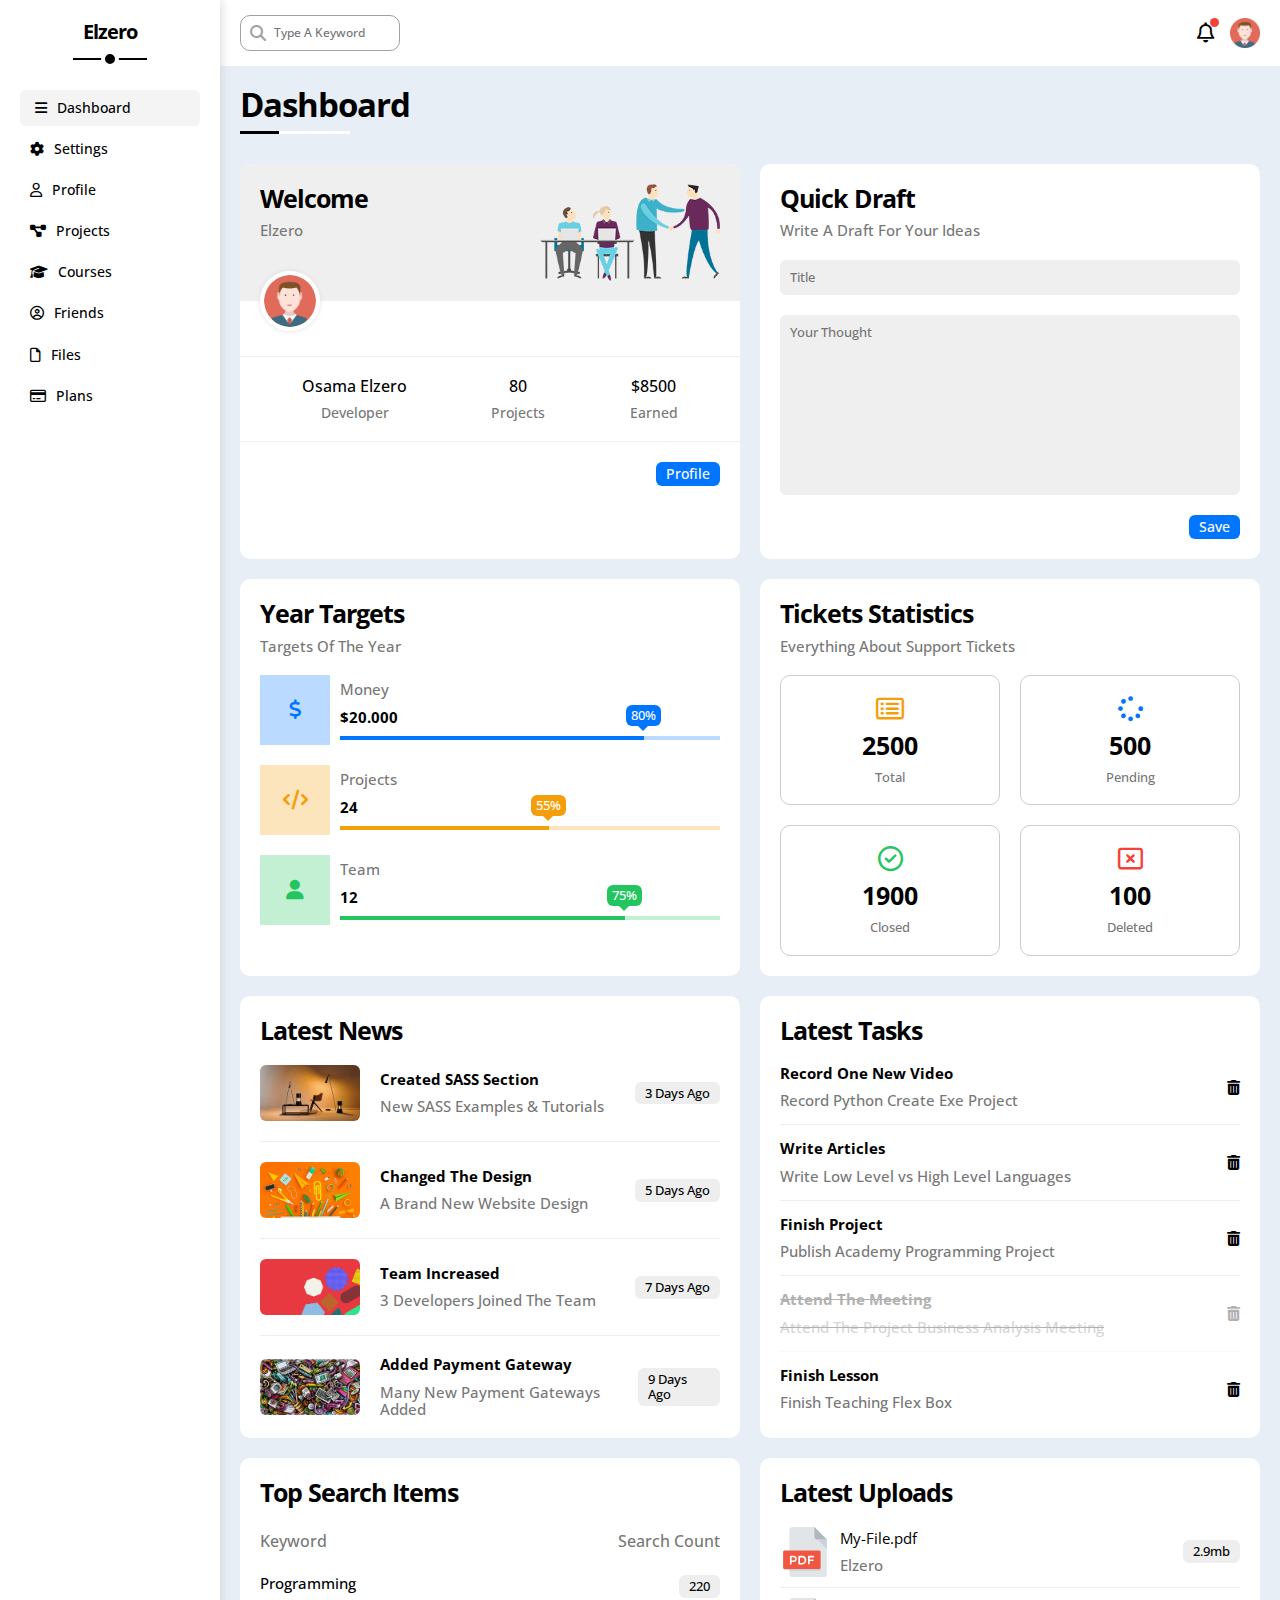
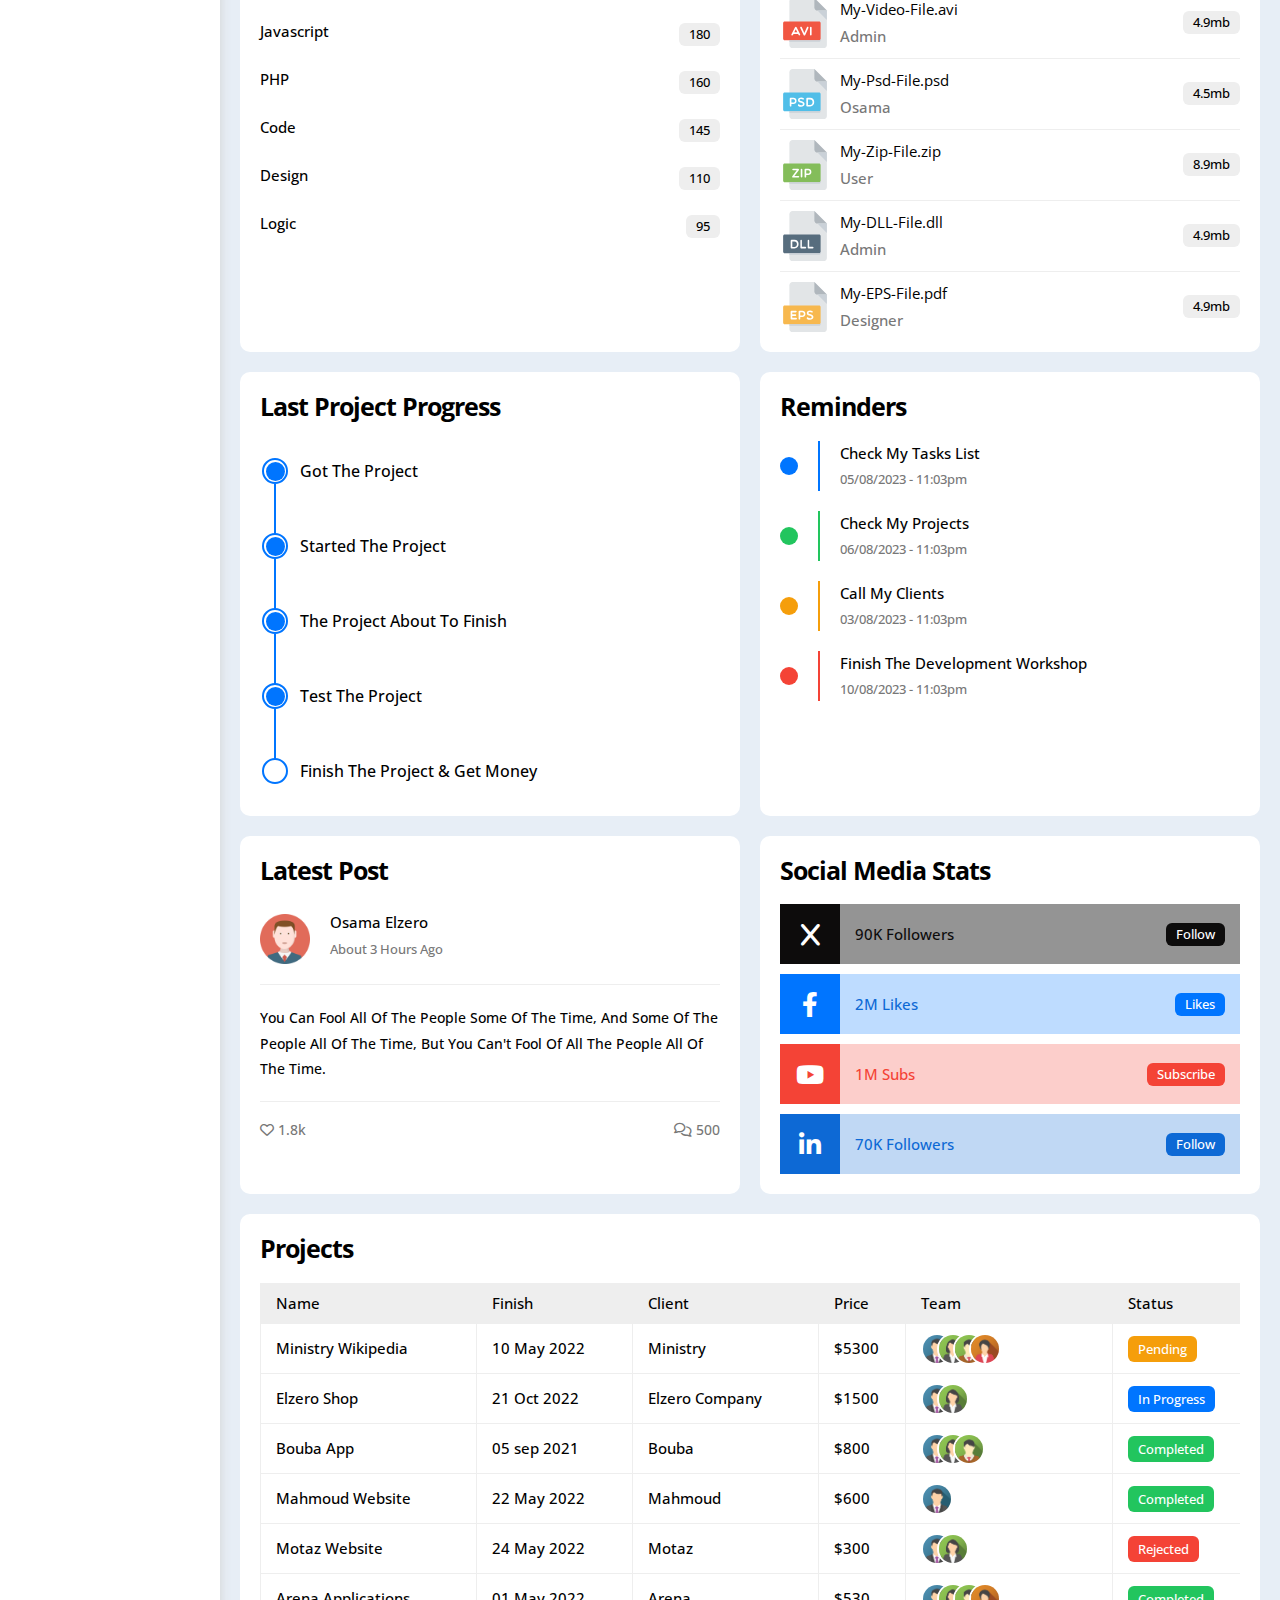
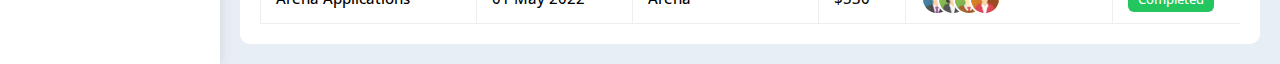
==== html/index.html @ 107457e6 "Created Main Project Structure" ====
<!DOCTYPE html>
<html lang="en">
<head>
	<meta charset="UTF-8">
	<meta name="viewport" content="width=device-width, initial-scale=1.0">
	<link rel="stylesheet" href="../css/all.min.css"/>
	<link rel="stylesheet" href="../css/normalize.css"/>
	<link rel="stylesheet" href="../css/style.css"/>
	<link rel="stylesheet" href="../css/framework.css"/>
	<link rel="preconnect" href="https://fonts.googleapis.com">
  <link rel="preconnect" href="https://fonts.gstatic.com" crossorigin>
  <link href="https://fonts.googleapis.com/css2?family=Open+Sans:ital,wght@0,300;0,400;0,500;0,600;0,700;0,800;1,300;1,400;1,500;1,600;1,700;1,800&display=swap" rel="stylesheet">
  <meta name="description" content="This is dashboard page">
	<title>Dashboard</title>
</head>
<body>
	<div class="page">
    <div class="aside-bar">
      <div class="logo"><a href="index.html">Elzero</a></div>
      <ul class="nav">
        <li class="rad-6 trans-3ms active"><a class="trans-3ms" href="index.html"><i class="fa-solid fa-bars"></i><span>Dashboard</span></a></li>
        <li class="rad-6 trans-3ms"><a class="trans-3ms" href="settings.html"><i class="fa-solid fa-gear"></i><span>Settings</span></a></li>
        <li class="rad-6 trans-3ms"><a class="trans-3ms" href="profile.html"><i class="fa-regular fa-user"></i><span>Profile</span></a></li>
        <li class="rad-6 trans-3ms"><a class="trans-3ms" href="projects.html"><i class="fa-solid fa-diagram-project"></i><span>Projects</span></a></li>
        <li class="rad-6 trans-3ms"><a class="trans-3ms" href="courses.html"><i class="fa-solid fa-graduation-cap"></i><span>Courses</span></a></li>
        <li class="rad-6 trans-3ms"><a class="trans-3ms" href="friends.html"><i class="fa-regular fa-circle-user"></i><span>Friends</span></a></li>
        <li class="rad-6 trans-3ms"><a class="trans-3ms" href="files.html"><i class="fa-regular fa-file"></i><span>Files</span></a></li>
        <li class="rad-6 trans-3ms"><a class="trans-3ms" href="plans.html"><i class="fa-regular fa-credit-card"></i><span>Plans</span></a></li>
      </ul>
    </div>
    <div class="content">
      <header>
        <form action="">
          <i class="fa-solid fa-magnifying-glass"></i>
          <input class="trans-3ms" type="text" name="search" id="search" placeholder="Type A Keyword">
        </form>
        <div class="profile-pic">
          <i class="fa-regular fa-bell"></i>
          <img src="../images/avatar.png" alt="none">
        </div>
      </header>
      <h1 class="main-title m-20">Dashboard</h1>
      <section class="dashboard">
        <div class="main-box">
          <div class="box welcome">
            <div class="title">
              <div>
                <h3 class="box-heading">Welcome</h3>
                <p class="box-sub-heading">Elzero</p>
              </div>
              <img src="../images/welcome.png" alt="none">
            </div>
            <div class="profile-image">
              <img src="../images/avatar.png" alt="none">
            </div>
            <div class="text">
              <div>
                Osama Elzero<br><span>Developer</span>
              </div>
              <div>
                80<br><span>Projects</span>
              </div>
              <div>
                $8500<br><span>Earned</span>
              </div>
            </div>
            <div class="button trans-3ms">
              <a href="profile.html">Profile</a>
            </div>
          </div>
          <div class="box quick-draft">
            <div class="title">
              <h3 class="box-heading">Quick Draft</h3>
              <p class="box-sub-heading">Write A Draft For Your Ideas</p>
            </div>
            <form action="">
              <input class="rad-6" type="text" name="text" id="text" placeholder="Title">
              <textarea class="rad-6" name="quick-draft-area" id="quick-draft-area" placeholder="Your Thought"></textarea>
              <input class="rad-6 trans-3ms " type="submit" value="Save">
            </form>
          </div>    
          <div class="box year-targets">
            <div class="title">
              <h3 class="box-heading">Year Targets</h3>
              <p class="box-sub-heading">Targets Of The Year</p>
            </div>
            <div class="money">
              <i class="fa-solid fa-dollar-sign"></i>
              <div class="target">
                <span class="text">Money</span>
                <span class="number">$20.000</span>
                <div><span target="80%"></span></div>
              </div>
            </div>
            <div class="project">
              <i class="fa-solid fa-code"></i>
              <div class="target">
                <span class="text">Projects</span>
                <span class="number">24</span>
                <div><span target="55%"></span></div>
              </div>
            </div>
            <div class="team">
              <i class="fa-solid fa-user"></i>
              <div class="target">
                <span class="text">Team</span>
                <span class="number">12</span>
                <div><span target="75%"></span></div>
              </div>
            </div>
          </div>    
          <div class="box tickets-statistics">
            <h3 class="box-heading">Tickets Statistics</h3>
            <p class="box-sub-heading mb-20">Everything About Support Tickets</p>
            <div class="tickets-box d-grid gap-20">
              <div class="ticket p-20 border-ccc rad-10 d-flex center-flex">
                <i class="fa-regular fa-rectangle-list c-orange fs-25 mb-10"></i>
                <span class="d-block mb-10 fw-bold fs-25">2500</span>
                <span class="fs-13 c-grey">Total</span>
              </div>
              <div class="ticket p-20 border-ccc rad-10 d-flex center-flex">
                <i class="fa-solid fa-spinner c-blue fs-25 mb-10"></i>
                <span class="d-block mb-10 fw-bold fs-25">500</span>
                <span class="fs-13 c-grey">Pending</span>
              </div>
              <div class="ticket p-20 border-ccc rad-10 d-flex center-flex">
                <i class="fa-regular fa-circle-check c-green fs-25 mb-10"></i>
                <span class="d-block mb-10 fw-bold fs-25">1900</span>
                <span class="fs-13 c-grey">Closed</span>
              </div>
              <div class="ticket p-20 border-ccc rad-10 d-flex center-flex">
                <i class="fa-regular fa-rectangle-xmark c-red fs-25 mb-10"></i>
                <span class="d-block mb-10 fw-bold fs-25">100</span>
                <span class="fs-13 c-grey">Deleted</span>
              </div>
            </div>
          </div>  
          <div class="box latest-news">
            <h3 class="box-heading mb-20">Latest News</h3>
            <div class="news-box mt-20">
              <div class="news d-flex align-center gap-20 pb-20">
                <img class="w-100 rad-6" src="../images/news-01.png" alt="none">
                <div class="text d-flex between-flex align-center">
                  <div class="">
                    <h3 class="fs-15 fw-bold mb-10">Created SASS Section</h3>
                    <span class="d-block fs-15 c-grey">New SASS Examples & Tutorials</span>
                  </div>
                  <div class="time w-fit btn-shape bg-eee fs-13">
                    3 Days Ago
                  </div>
                </div>
              </div>
              <div class="news d-flex align-center gap-20 pb-20 pt-20">
                <img class="w-100 rad-6" src="../images/news-02.png" alt="none">
                <div class="text d-flex between-flex align-center">
                  <div class="">
                    <h3 class="fs-15 fw-bold mb-10">Changed The Design</h3>
                    <span class="d-block fs-15 c-grey">A Brand New Website Design</span>
                  </div>
                  <div class="time w-fit btn-shape bg-eee fs-13">
                    5 Days Ago
                  </div>
                </div>
              </div>
              <div class="news d-flex align-center gap-20 pb-20 pt-20">
                <img class="w-100 rad-6" src="../images/news-03.png" alt="none">
                <div class="text d-flex between-flex align-center">
                  <div class="">
                    <h3 class="fs-15 fw-bold mb-10">Team Increased</h3>
                    <span class="d-block fs-15 c-grey">3 Developers Joined The Team</span>
                  </div>
                  <div class="time w-fit btn-shape bg-eee fs-13">
                    7 Days Ago
                  </div>
                </div>
              </div>
              <div class="news d-flex align-center gap-20 pt-20">
                <img class="w-100 rad-6" src="../images/news-04.png" alt="none">
                <div class="text d-flex between-flex align-center">
                  <div class="">
                    <h3 class="fs-15 fw-bold mb-10">Added Payment Gateway</h3>
                    <span class="d-block fs-15 c-grey">Many New Payment Gateways Added</span>
                  </div>
                  <div class="time w-fit btn-shape bg-eee fs-13">
                    9 Days Ago
                  </div>
                </div>
              </div>
            </div>
          </div>
          <div class="box latest-tasks">
            <h3 class="box-heading mb-20">Latest Tasks</h3>
            <div class="tasks-box mt-20">
              <div class="pb-15 d-flex space-between align-center task">
                <div class="text">
                  <h3 class="fs-15 fw-bold mb-10">Record One New Video</h3>
                  <span class="d-block c-grey fs-15">Record Python Create Exe Project</span>
                </div>
                <a href="#" class="c-black trans-3ms"><i class="fa-solid fa-trash-can fs-15"></i></a>
              </div>
              <div class="pb-15 pt-15 d-flex space-between align-center task">
                <div class="text">
                  <h3 class="fs-15 fw-bold mb-10">Write Articles</h3>
                  <span class="d-block c-grey fs-15">Write Low Level vs High Level Languages</span>
                </div>
                <a href="#" class="c-black trans-3ms"><i class="fa-solid fa-trash-can fs-15"></i></a>
              </div>
              <div class="pb-15 pt-15 d-flex space-between align-center task">
                <div class="text">
                  <h3 class="fs-15 fw-bold mb-10">Finish Project</h3>
                  <span class="d-block c-grey fs-15">Publish Academy Programming Project</span>
                </div>
                <a href="#" class="c-black trans-3ms"><i class="fa-solid fa-trash-can fs-15"></i></a>
              </div>
              <div class="pb-15 pt-15 d-flex space-between align-center task removed">
                <div class="text">
                  <h3 class="fs-15 fw-bold mb-10">Attend The Meeting</h3>
                  <span class="d-block c-grey fs-15">Attend The Project Business Analysis Meeting</span>
                </div>
                <a href="#" class="c-black trans-3ms"><i class="fa-solid fa-trash-can fs-15"></i></a>
              </div>
              <div class="pt-15 d-flex space-between align-center task">
                <div class="text">
                  <h3 class="fs-15 fw-bold mb-10">Finish Lesson</h3>
                  <span class="d-block c-grey fs-15">Finish Teaching Flex Box</span>
                </div>
                <a href="#" class="c-black trans-3ms"><i class="fa-solid fa-trash-can fs-15"></i></a>
              </div>
            </div>
          </div>
          <div class="box top-search">
            <h3 class="box-heading mb-20">Top Search Items</h3>
            <div class="item-row mt-25 d-flex space-between">
              <span class="c-grey">Keyword</span>
              <span class="c-grey">Search Count</span>
            </div>
            <div class="item-row mt-25 d-flex space-between">
              <span class="fs-15">Programming</span>
              <span class="fs-13 btn-shape bg-eee">220</span>
            </div>
            <div class="item-row mt-25 d-flex space-between">
              <span class="fs-15">Javascript</span>
              <span class="fs-13 btn-shape bg-eee">180</span>
            </div>
            <div class="item-row mt-25 d-flex space-between">
              <span class="fs-15">PHP</span>
              <span class="fs-13 btn-shape bg-eee">160</span>
            </div>
            <div class="item-row mt-25 d-flex space-between">
              <span class="fs-15">Code</span>
              <span class="fs-13 btn-shape bg-eee">145</span>
            </div>
            <div class="item-row mt-25 d-flex space-between">
              <span class="fs-15">Design</span>
              <span class="fs-13 btn-shape bg-eee">110</span>
            </div>
            <div class="item-row mt-25 d-flex space-between">
              <span class="fs-15">Logic</span>
              <span class="fs-13 btn-shape bg-eee">95</span>
            </div>
          </div> 
          <div class="box latest-uploads">
            <h3 class="box-heading mb-20">Latest Uploads</h3>
            <div class="news-box mt-20">
              <div class="d-flex align-center pb-10 file">
                <img class="" src="../images/pdf.svg" alt="none">
                <div class="d-flex between-flex align-center text">
                  <div class="">
                    <h3 class="fs-15 mb-10 fw-normal">My-File.pdf</h3>
                    <span class="d-block fs-15 c-grey">Elzero</span>
                  </div>
                  <div class="w-fit btn-shape bg-eee fs-13 size ">
                    2.9mb
                  </div>
                </div>
              </div>
              <div class="d-flex align-center pb-10 mt-10 file">
                <img class="" src="../images/avi.svg" alt="none">
                <div class="d-flex between-flex align-center text">
                  <div class="">
                    <h3 class="fs-15 mb-10 fw-normal">My-Video-File.avi</h3>
                    <span class="d-block fs-15 c-grey">Admin</span>
                  </div>
                  <div class="w-fit btn-shape bg-eee fs-13 size ">
                    4.9mb
                  </div>
                </div>
              </div>
              <div class="d-flex align-center pb-10 mt-10 file">
                <img class="" src="../images/psd.svg" alt="none">
                <div class="d-flex between-flex align-center text">
                  <div class="">
                    <h3 class="fs-15 mb-10 fw-normal">My-Psd-File.psd</h3>
                    <span class="d-block fs-15 c-grey">Osama</span>
                  </div>
                  <div class="w-fit btn-shape bg-eee fs-13 size ">
                    4.5mb
                  </div>
                </div>
              </div>
              <div class="d-flex align-center pb-10 mt-10 file">
                <img class="" src="../images/zip.svg" alt="none">
                <div class="d-flex between-flex align-center text">
                  <div class="">
                    <h3 class="fs-15 mb-10 fw-normal">My-Zip-File.zip</h3>
                    <span class="d-block fs-15 c-grey">User</span>
                  </div>
                  <div class="w-fit btn-shape bg-eee fs-13 size ">
                    8.9mb
                  </div>
                </div>
              </div>
              <div class="d-flex align-center pb-10 mt-10 file">
                <img class="" src="../images/dll.svg" alt="none">
                <div class="d-flex between-flex align-center text">
                  <div class="">
                    <h3 class="fs-15 mb-10 fw-normal">My-DLL-File.dll</h3>
                    <span class="d-block fs-15 c-grey">Admin</span>
                  </div>
                  <div class="w-fit btn-shape bg-eee fs-13 size ">
                    4.9mb
                  </div>
                </div>
              </div>
              <div class="d-flex align-center mt-10 file">
                <img class="" src="../images/eps.svg" alt="none">
                <div class="d-flex between-flex align-center text">
                  <div class="">
                    <h3 class="fs-15 mb-10 fw-normal">My-EPS-File.pdf</h3>
                    <span class="d-block fs-15 c-grey">Designer</span>
                  </div>
                  <div class="w-fit btn-shape bg-eee fs-13 size ">
                    4.9mb
                  </div>
                </div>
              </div>
            </div>
          </div> 
          <div class="box last-project-progress">
            <h3 class="box-heading mb-20">Last Project Progress</h3>
            <div class="progress-row d-flex align-center mt-25">
              <div>
                <div class="done"></div>
              </div>
              <span>Got The Project</span>
            </div>
            <div class="progress-row d-flex align-center mt-25">
              <div>
                <div class="done"></div>
              </div>
              <span>Started The Project</span>
            </div>
            <div class="progress-row d-flex align-center mt-25">
              <div>
                <div class="done"></div>
              </div>
              <span>The Project About To Finish</span>
            </div>
            <div class="progress-row d-flex align-center mt-25">
              <div>
                <div class="done in-progress"></div>
              </div>
              <span>Test The Project</span>
            </div>
            <div class="progress-row d-flex align-center mt-25">
              <div>
                <div></div>
              </div>
              <span>Finish The Project & Get Money</span>
            </div>  
          </div>
          <div class="box reminders">
            <h3 class="box-heading mb-20">Reminders</h3>
            <div class="d-flex reminder-row gap-20 align-center mb-20 mt-20 blue">
            <div class="reminder-shape "></div>
              <div class="text">
                <h3 class="fs-15 mb-10">Check My Tasks List</h3>
                <span class="d-block c-grey fs-13">05/08/2023 - 11:03pm</span>
              </div>
            </div>    
            <div class="d-flex reminder-row gap-20 align-center mb-20 green">
              <div class="reminder-shape"></div>
              <div class="text">
                <h3 class="fs-15 mb-10">Check My Projects</h3>
                <span class="d-block c-grey fs-13">06/08/2023 - 11:03pm</span>
              </div>
            </div>    
            <div class="d-flex reminder-row gap-20 align-center mb-20 orange">
              <div class="reminder-shape "></div>
              <div class="text">
                <h3 class="fs-15 mb-10">Call My Clients</h3>
                <span class="d-block c-grey fs-13">03/08/2023 - 11:03pm</span>
              </div>
            </div>    
            <div class="d-flex reminder-row gap-20 align-center red">
              <div class="reminder-shape "></div>
              <div class="text">
                <h3 class="fs-15 mb-10">Finish The Development Workshop</h3>
                <span class="d-block c-grey fs-13">10/08/2023 - 11:03pm</span>
              </div>
            </div>    
          </div> 
          <div class="box latest-post">
            <h3 class="box-heading mb-20">Latest Post</h3>
            <div class="d-flex pb-20 pt-20 gap-20 user">
              <img src="../images/avatar.png" alt="none">
              <div class="text">
                <h3 class="fs-15 mb-10">Osama Elzero</h3>
                <span class="fs-13 d-block c-grey">About 3 Hours Ago</span>
              </div>
            </div>
            <p class="pt-20 pb-20 fs-14">You Can Fool All Of The People Some Of The Time, And Some Of The People All Of The Time, But You Can't Fool Of All The People All Of The Time.</p>
            <div class="d-flex space-between pt-20 likes-comments">
              <span class="d-block c-grey fs-14"><i class="fa-regular fa-heart c-grey"></i> 1.8k</span>
              <span class="d-block c-grey fs-14"><i class="fa-regular fa-comments c-grey"></i> 500</span>
            </div>
          </div> 
          <div class="box social-media-stats">
            <h3 class="box-heading mb-20">Social Media Stats</h3>
            <div class="media-row twitter mt-20 mb-10 d-flex">
              <div class="icon d-flex space-between align-center bg-blue">
                <i class="fa-solid fa-x fs-25 c-white"></i>
              </div>
              <div class="text d-flex space-between align-center p-15">
                <span class="d-block fs-15 c-blue">90K Followers</span>
                <a class="d-block fs-13 c-white btn-shape" href="https://x.com">Follow</a>
              </div>
            </div>
            <div class="media-row facebook mb-10 d-flex">
              <div class="icon d-flex space-between align-center bg-blue">
                <i class="fa-brands fa-facebook-f c-white fs-25"></i>
              </div>
              <div class="text d-flex space-between align-center p-15">
                <span class="d-block fs-15 c-alt-blue">2M Likes</span>
                <a class="d-block fs-13 c-white btn-shape bg-blue" href="https://facebook.com">Likes</a>
              </div>
            </div>
            <div class="media-row youtube mb-10 d-flex">
              <div class="icon d-flex space-between align-center bg-red">
                <i class="fa-brands fa-youtube c-white fs-25"></i>
              </div>
              <div class="text d-flex space-between align-center p-15">
                <span class="d-block fs-15 c-red">1M Subs</span>
                <a class="d-block fs-13 c-white btn-shape bg-red" href="https://youtube.com">Subscribe</a>
              </div>
            </div>
            <div class="media-row linkedin d-flex">
              <div class="icon d-flex space-between align-center bg-alt-blue">
                <i class="fa-brands fa-linkedin-in c-white fs-25"></i>
              </div>
              <div class="text d-flex space-between align-center p-15">
                <span class="d-block fs-15 c-alt-blue">70K Followers</span>
                <a class="d-block fs-13 c-white btn-shape bg-alt-blue" href="https://linkedin.com">Follow</a>
              </div>
            </div>
          </div>
        </div>
        <div class="projects mt-20 bg-white rad-10 p-20">
          <h3 class="box-heading mb-20 fs-25 fw-bold">Projects</h3>
          <div class="responsive-table">
            <table class="w-full fs-15">
              <thead>
                <tr class="bg-eee">
                  <th>Name</th>
                  <th>Finish</th>
                  <th>Client</th>
                  <th>Price</th>
                  <th>Team</th>
                  <th>Status</th>
                </tr>
              </thead>
              <tbody>
                <tr>
                  <td>Ministry Wikipedia</td>
                  <td>10 May 2022</td>
                  <td>Ministry</td>
                  <td>$5300</td>
                  <td class="">
                    <div class="d-flex team-icons images">
                      <img class="trans-3ms" src="../images/team-01.png" alt="none">
                      <img class="trans-3ms" style="transform: translateX(-50%);" src="../images/team-02.png" alt="none">
                      <img class="trans-3ms" style="transform: translateX(-100%);" src="../images/team-03.png" alt="none">
                      <img class="trans-3ms" style="transform: translateX(-150%);" src="../images/team-04.png" alt="none">
                    </div>
                  </td>
                  <td class=""><span class="btn-shape bg-orange fs-13 c-white">Pending</span></td>
                </tr>
                <tr>
                  <td>Elzero Shop</td>
                  <td>21 Oct 2022</td>
                  <td>Elzero Company</td>
                  <td>$1500</td>
                  <td class="">
                    <div class="d-flex team-icons images">
                      <img class="trans-3ms" src="../images/team-01.png" alt="none">
                      <img class="trans-3ms" style="transform: translateX(-50%);" src="../images/team-02.png" alt="none">
                    </div>
                  </td>
                  <td class=""><span class="btn-shape bg-blue fs-13 c-white">In Progress</span></td>
                </tr>
                <tr>
                  <td>Bouba App</td>
                  <td>05 sep 2021</td>
                  <td>Bouba</td>
                  <td>$800</td>
                  <td class="">
                    <div class="d-flex team-icons images">
                      <img class="trans-3ms" src="../images/team-01.png" alt="none">
                      <img class="trans-3ms" style="transform: translateX(-50%);" src="../images/team-02.png" alt="none">
                      <img class="trans-3ms" style="transform: translateX(-100%);" src="../images/team-03.png" alt="none">
                    </div>
                  </td>
                  <td class=""><span class="btn-shape bg-green fs-13 c-white">Completed</span></td>
                </tr>
                <tr>
                  <td>Mahmoud Website</td>
                  <td>22 May 2022</td>
                  <td>Mahmoud</td>
                  <td>$600</td>
                  <td class="">
                    <div class="d-flex team-icons images">
                      <img class="trans-3ms" src="../images/team-01.png" alt="none">
                    </div>
                  </td>
                  <td class=""><span class="btn-shape bg-green fs-13 c-white">Completed</span></td>
                </tr>
                <tr>
                  <td>Motaz Website</td>
                  <td>24 May 2022</td>
                  <td>Motaz</td>
                  <td>$300</td>
                  <td class="">
                    <div class="d-flex team-icons images">
                      <img class="trans-3ms" src="../images/team-01.png" alt="none">
                      <img class="trans-3ms" style="transform: translateX(-50%);" src="../images/team-02.png" alt="none">
                    </div>
                  </td>
                  <td class=""><span class="btn-shape bg-red fs-13 c-white">Rejected</span></td>
                </tr>
                <tr>
                  <td>Arena Applications</td>
                  <td>01 May 2022</td>
                  <td>Arena</td>
                  <td>$530</td>
                  <td class="">
                    <div class="d-flex team-icons images">
                      <img class="trans-3ms" src="../images/team-01.png" alt="none">
                      <img class="trans-3ms" style="transform: translateX(-50%);" src="../images/team-02.png" alt="none">
                      <img class="trans-3ms" style="transform: translateX(-100%);" src="../images/team-03.png" alt="none">
                      <img class="trans-3ms" style="transform: translateX(-150%);" src="../images/team-04.png" alt="none">
                    </div>
                  </td>
                  <td class=""><span class="btn-shape bg-green fs-13 c-white">Completed</span></td>
                </tr>
              </tbody>
            </table>
          </div>
        </div>
      </section>
    </div>
  </div>
</body>
</html>
---- css/style.css ----
:root {
  --blue-color: #0075ff;
  --blue-alt-color: #0d69d5;
  --orange-color: #f59e0b;
  --green-color: #22c55e;
  --red-color: #f44336;
  --grey-color: #888;
  --main-border-radius: 10px;
  --lite-gray-color: #efefef;
}
* {
  -webkit-box-sizing: border-box;
  -moz-box-sizing: border-box;
  box-sizing: border-box;
  padding: 0;
  margin: 0;
  font-weight: 500;
}
html{
  scroll-behavior: smooth;
}
body {
  font-family: 'Open Sans', sans-serif;
}
a {
  text-decoration: none;
}
ul {
  list-style: none;
  margin: 0;
  padding: 0;
}
*:focus {
  outline: none;
}
.page{
  display: flex;
  min-height: 100vh;
}
.page .aside-bar{
  width: 220px;
  box-shadow: lightgray 0px 0px 11px;
  padding: 20px;
  z-index: 1; 
}

.page .aside-bar .logo{
  width: fit-content;
  margin: 0 auto 30px;
  padding: 0 10px 15px;
  font-size: 20px;
  font-weight: bold;
  border-bottom: 2px solid black;
  letter-spacing: -1px;
  position: relative;
  font-size: 20px;
}
.page .aside-bar .logo a{
  color: black;
  font-weight: bold;
}
.page .aside-bar .logo::before{
  content: "";
  position: absolute;
  width: 10px;
  height: 10px;
  left: 50%;
  bottom: -10px;
  background-color: black;
  border-radius: 50%;
  border: 4px solid white;
  transform: translateX(-50%);
}
.page .aside-bar .nav li{
  padding: 10px;
  margin-bottom: 5px;
  font-size: 14px;
}
.page .aside-bar .nav li:hover,
.page .aside-bar .nav .active{
  background-color: #f4f4f4;
}
.page .aside-bar .nav .active a,
.page .aside-bar .nav li:hover a{
  margin-left: 5px;
}
.page .aside-bar .nav li a{
  color: black;
}
.page .aside-bar .nav li a i{
  margin-right: 10px;
}
@media (max-width: 767px){
  .page .aside-bar{
    width: 58px;
    padding: 0;  
  }
  .page .aside-bar .logo{
    font-size: 13px;
    border-bottom: none;
    padding: 0;
    margin: 25px auto;
  }
  .page .aside-bar .logo::before{
    display: none;
  }
  .page .aside-bar .nav li{
    width: 48px;
    margin: 0 auto;
    text-align: center;
  }
  .page .aside-bar .nav li a span{
    display: none;
  }
  .page .aside-bar .nav .active a,
  .page .aside-bar .nav li:hover a{
  margin-left: 0;
}
.page .aside-bar .nav li a i{
  margin-right: 0;
}
}
.page .content{
  flex: 1;
  background-color: #e7eef6;
  overflow: hidden;
}
.page .content header{
  display: flex;
  justify-content: space-between;
  padding: 15px 20px;
  align-items: center;
  background-color: white;
}
.page .content header form{
  position: relative;
}
.page .content header form i{
  position: absolute;
  color: #a1a1a1;
  top: 50%;
  transform: translateY(-50%);
  left: 10px;
}
.page .content header form input{
  padding: 10px 10px 10px 33px;
  width: 160px;
  border-radius: 10px;
  border: 1px solid #a1a1a1;
  font-size: 12px;
  caret-color: var(--blue-color);
}
.page .content header form input:focus{
  width: 200px;
}
@media (max-width: 767px){
  .page .content header form input{
    width: 130px;
    padding: 7px 7px 7px 24px;
  }
  .page .content header form input:focus{
    width: 150px;
  }
  .page .content header form i{
    font-size: 13px;
    left: 7px;
  }
}
.page .content header form input::placeholder {
  transition: .3s;
}
.page .content header form input:focus::placeholder {
  opacity: 0;
}
.page .content header .profile-pic{
  display: flex;
  align-items: center;
  position: relative;
}
.page .content header .profile-pic::before{
  content: "";
  position: absolute;
  width: 9px;
  height: 9px;
  background-color: var(--red-color);
  left: 13px;
  top: 0px;
  border-radius: 50%;
}
.page .content header .profile-pic i{
  font-size: 20px;
}
.page .content header .profile-pic img{
  width: 30px;
  margin-left: 15px;
}
.page .content section{
  margin: 40px 20px 20px;
}
@media (max-width: 767px) {
  .page .content section{
    margin: 20px 10px 10px;
    gap: 10px;
  }
}
.page .content .main-title{
  font-size: 33px;
  font-weight: bold;
  position: relative;
  letter-spacing: -1px;
  margin: 20px;
}
.page .content .main-title::before{
  content: "";
  position: absolute;
  width: 110px;
  height: 3px;
  background: white;
  bottom: -10px;
  left: 0;
}
.page .content .main-title::after{
  content: "";
  position: absolute;
  width: 39px;
  height: 3px;
  background: black;
  bottom: -10px;
  left: 0;
}
@media (max-width: 767px) {
  .page .content .main-title{
    font-size: 28px;
    margin: 10px;
  }
  .page .content .main-title::before{
    width: 100px;
  }
  .page .content .main-title::after{
    width: 35px;
  }
}
.page .dashboard .main-box{
  display: grid;
  grid-template-columns: repeat(auto-fill, minmax(450px, 1fr));
  grid-gap: 20px;
}
@media (max-width: 767px) {
  .page .dashboard .main-box{
    grid-template-columns: minmax(200px, 1fr);
    gap: 10px;
  }
}
.page .dashboard .main-box .box{
  background-color: white;
  border-radius: var(--main-border-radius);
  overflow: hidden;
  padding: 20px;
}
.page .dashboard .main-box .box .box-heading{
  font-size: 25px;
  margin-bottom: 10px;
  letter-spacing: -1px;
  font-weight: bold;
}
.page .dashboard .main-box .box .box-sub-heading{
  color: var(--grey-color);
  font-size: 15px;
}
@media (max-width: 767px) {
  .page .dashboard .main-box .box .box-heading{
    font-size: 20px;
  }
  .page .dashboard .main-box .box .box-sub-heading{
    font: 14px;
  }
}
.page .dashboard .main-box .welcome{
  padding: 0;
}
.page .dashboard .main-box .welcome .title{
  padding: 20px 20px;
  background-color: var(--lite-gray-color);
  display: flex;
  justify-content: space-between;
}
.page .dashboard .main-box .welcome .title img{
  width: 180px;
}
@media (max-width:767px) {
  .page .dashboard .main-box .welcome .title img{
    display: none;
  }
}
.page .dashboard .main-box .welcome .profile-image{
  height: 56px;
  border-bottom: 1px solid var(--lite-gray-color);
  padding: 0 20px;
  position: relative;
}
.page .dashboard .main-box .welcome .profile-image img{
  width: 60px;
  border: 4px solid white;
  border-radius: 50px;
  position: absolute;
  top: -30px;
  box-shadow: 0 0 5px #ddd;
}
@media (max-width:767px) {
  .page .dashboard .main-box .welcome .profile-image img{
    left: 50%;
    transform: translateX(-50%);
  }
}
.page .dashboard .main-box .welcome .text{
  display: flex;
  justify-content: space-around;
  text-align: center;
  padding: 20px;
  border-bottom: 1px solid var(--lite-gray-color);
}
.page .dashboard .main-box .welcome .text span{
  display: block;
  color: #777;
  font-size: 14px;
  margin-top: 10px;
}
@media (max-width:767px) {
  .page .dashboard .main-box .welcome .text{
    flex-direction: column;
  }
  .page .dashboard .main-box .welcome .text div:not(:last-of-type){
    margin-bottom: 20px;
  }
  .page .dashboard .main-box .welcome .text span{
    margin-top: 7px;
  }
}
.page .dashboard .main-box .welcome .button{
  padding: 20px;
  display: flex;
  justify-content: flex-end;
}
.page .dashboard .main-box .welcome .button a{
  background-color: var(--blue-color);
  border-radius: 6px;
  color: white;
  font-size: 14px;
  padding: 4px 10px;
}
.page .dashboard .main-box .welcome .button a:hover{
  background-color: var(--blue-alt-color);
}
.page .dashboard .main-box .quick-draft form{
  display: flex;
  flex-direction: column;
  margin-top: 20px;
  gap: 20px;
  align-items: flex-end;
}
.page .dashboard .main-box .quick-draft form input[type = "text"], textarea{
  border: none;
  outline: none;
  background-color: var(--lite-gray-color);
  padding: 10px;
  font-size: 13px;
  caret-color: var(--blue-color);
  min-width: 100%;
}
.page .dashboard .main-box .quick-draft form textarea{
  resize: none;
  height: 180px;
}
.page .dashboard .main-box .quick-draft form input[type = "submit"]{
  width: fit-content; 
  background-color: var(--blue-color);
  border-radius: 6px;
  color: white;
  font-size: 14px;
  padding: 4px 10px;
  outline: none;
  border: none;
  cursor: pointer;
}
.page .dashboard .main-box .quick-draft form input[type = "submit"]:hover{
  background-color: var(--blue-alt-color);
}
.page .dashboard .main-box .year-targets .money, .project, .team{
  display: flex;
  margin: 20px 0;
  align-items: flex-end;
}
.page .dashboard .main-box .year-targets .money .target, .project .target, .team .target{
  margin-left: 10px;
  flex: 1;
}
.page .dashboard .main-box .year-targets .money .target div, .project .target div, .team .target div{
  width: 100%;
  height: 4px;
  margin-bottom: 5px;
}
.page .dashboard .main-box .year-targets .money .target div{
  background-color: #0075ff45;
}
.page .dashboard .main-box .year-targets .project .target div{
  background-color: #f59e0b45;
}
.page .dashboard .main-box .year-targets .team .target div{
  background-color: #22c55e45;
}
.page .dashboard .main-box .year-targets .money .target div span, .project .target div span, .team .target div span{
  position: relative;
  margin: 0;
  width: 80%;
  height: 4px;
}
.page .dashboard .main-box .year-targets .project .target div span{
  width: 55%;
}
.page .dashboard .main-box .year-targets .team .target div span{
  width: 75%;
}
.page .dashboard .main-box .year-targets .money .target div span::before, .project .target div span::before, .team .target div span::before{
  content: attr(target);
  position: absolute;
  right: -17px;
  top: -31px;
  font-size: 13px;
  padding: 3px 5px;
  background: var(--blue-color);
  color: white;
  border-radius: 6px;
}
.page .dashboard .main-box .year-targets .project .target div span::before{
  background-color: var(--orange-color);
}
.page .dashboard .main-box .year-targets .team .target div span::before{
  background-color: var(--green-color);
}
.page .dashboard .main-box .year-targets .money .target div span::after, .project .target div span::after, .team .target div span::after{
  content: "";
  position: absolute;
  border-style: solid;
  border-width: 6px;
  border-color: var(--blue-color) transparent transparent;
  right: -5px;
  top: -11px;
}
.page .dashboard .main-box .year-targets .project .target div span::after{
  border-color: var(--orange-color) transparent transparent;
}
.page .dashboard .main-box .year-targets .team .target div span::after{
  border-color: var(--green-color) transparent transparent;
}
.page .dashboard .main-box .year-targets .money .target div span{
  background-color: var(--blue-color);
}
.page .dashboard .main-box .year-targets .project .target div span{
  background-color: var(--orange-color);
}
.page .dashboard .main-box .year-targets .team .target div span{
  background-color: var(--green-color);
}
.page .dashboard .main-box .year-targets .money i, .project i, .team i{
  width: 70px;
  height: 70px;
  display: flex;
  justify-content: center;
  align-items: center;
  font-size: 20px;
}
.page .dashboard .main-box .year-targets .money i{
  background-color: #0075ff45;
  color: var(--blue-color);
}
.page .dashboard .main-box .year-targets .project i{
  background-color: #f59e0b45;
  color: var(--orange-color);
}
.page .dashboard .main-box .year-targets .team i{
  background-color: #22c55e45;
  color: var(--green-color);
}
.page .dashboard .main-box .year-targets .money span, .project span, .team span{
  display: block;
  margin-bottom: 10px;
  font-size: 15px;
}
.page .dashboard .main-box .year-targets .money .text, .project .text, .team .text{
  color: #777;
}
.page .dashboard .main-box .year-targets .money .number, .project .number, .team .number{
  font-weight: bold;
}
.dashboard .tickets-box{
  grid-template-columns: repeat(auto-fill, minmax(200px, 1fr));
}
@media (max-width: 767px) {
  .dashboard .tickets-box{
    grid-template-columns: repeat(auto-fill, minmax(100%, 1fr));
  }
}
.dashboard .tickets-box .ticket{
  flex-direction: column;
}
.dashboard .latest-news .news:not(:last-of-type){
  border-bottom: 1px solid #eee;
}
.dashboard .latest-news .news .text{
  flex: 1;
}
@media (max-width: 767px) {
  .dashboard .latest-news .news{
    flex-direction: column;
  }
  .dashboard .latest-news .news .text{
    flex-direction: column;
    text-align: center;
    justify-content: space-between;
    width: 100%;
    gap: 20px;
  }
}
.dashboard .latest-tasks .task i:hover{
  color: var(--red-color);
}
.dashboard .latest-tasks .task:not(:last-of-type){
  border-bottom: 1px solid #eee;
}
.dashboard .latest-tasks .removed{
  opacity: 30%;
}
.dashboard .latest-tasks .removed .text{
  text-decoration-line: line-through;
}
@media (max-width: 767px) {
  .dashboard .latest-tasks .task{
    flex-direction: column;
    text-align: center;
    gap: 15px;
  }
}
.dashboard .latest-uploads .file:not(:last-of-type){
  border-bottom: 1px solid #eee;
}
.dashboard .latest-uploads .file .text{
  flex: 1;
  margin-left: 10px;
}
.dashboard .latest-uploads .file img{
  width: 50px;
}
@media (max-width: 767px) {
  .dashboard .latest-uploads .file{
    flex-direction: column;
    gap: 10px;
  }
  .dashboard .latest-uploads .file .text{
    flex-direction: column;
    text-align: center;
    justify-content: space-between;
    gap: 10px;
    margin: 0;
  }
}
.dashboard .last-project-progress .progress-row{
  gap: 10px;
  height: 50px;
}
.dashboard .last-project-progress .progress-row > div {
  width: 30px;
  height: 30px;
  position: relative;
  flex-shrink: 0;
}
.dashboard .last-project-progress .progress-row > div > div{
  position: absolute;
  width: 26px;
  height: 26px;
  border: 2px solid var(--blue-color);
  border-radius: 50%;
  top: 50%;
  left: 50%;
  transform: translate(-50%, -50%);
}
.dashboard .last-project-progress .progress-row .done::before{
  content: "";
  position: absolute;
  width: 19px;
  height: 19px;
  top: 2px;
  left: 2px;
  background-color: var(--blue-color);
  border-radius: 50%;
}
.dashboard .last-project-progress .progress-row .in-progress::before{
  animation: opacity-trans 1.5s infinite;
}
.dashboard .last-project-progress .progress-row:not(:last-of-type) > div::after{
  content: "";
  position: absolute;
  width: 2px;
  height: 50px;
  background-color: var(--blue-color);
  bottom: -48px;
  left: 50%;
  transform: translateX(-50%);
}
.dashboard .reminders .reminder-shape{
  width: 40px;
  height: 50px;
  position: relative;
  border-right: 2px solid var(--blue-color);
}
.dashboard .reminders .green .reminder-shape{
  border-color: var(--green-color);
}
.dashboard .reminders .orange .reminder-shape{
  border-color: var(--orange-color);
}
.dashboard .reminders .red .reminder-shape{
  border-color: var(--red-color);
}
.dashboard .reminders .reminder-shape::before{
  content: "";
  position: absolute;
  width: 18px;
  height: 18px;
  top: 50%;
  left: 0;
  transform: translate(0, -50%);
  background-color: var(--blue-color);
  border-radius: 50%;
}
.dashboard .reminders .green .reminder-shape::before{
  background-color: var(--green-color);
}
.dashboard .reminders .orange .reminder-shape::before{
  background-color: var(--orange-color);
}
.dashboard .reminders .red .reminder-shape::before{
  background-color: var(--red-color);
}
@media (max-width: 767px) {
  .dashboard .reminders{
    text-align: center;
  }
  .dashboard .reminders .text{
    width: 100%;
  }
  .dashboard .reminders .reminder-shape{
    display: none;
  }
  .dashboard .reminders .reminder-row{
    border-bottom: 1px solid var(--blue-color);
    padding-bottom: 5px;
    border-width: 60%;
  }
  .dashboard .reminders .green{
    border-color: var(--green-color);
  }
  .dashboard .reminders .orange {
    border-color: var(--orange-color);
  }
  .dashboard .reminders .red{
    border-color: var(--red-color);
  }
}
.dashboard .latest-post .user{
  border-bottom: 1px solid #eee;
}
.dashboard .latest-post .user img{
  width: 50px;
}
.dashboard .latest-post p{
  line-height: 1.8;
  border-bottom: 1px solid #eee;
}
@media (max-width: 767px) {
  .dashboard .latest-post .user{
    flex-direction: column;
    text-align: center;
  }
  .dashboard .latest-post .user img{
    margin: 0 auto;
  }
  .dashboard .latest-post p{
    text-align: center;
  }
}
.dashboard .social-media-stats .media-row .icon{
  width: 60px;
  height: 60px;
  text-align: center;
  transition: .3s;
}
.dashboard .social-media-stats .media-row .icon:hover{
  transform: rotate(7deg);
}
.dashboard .social-media-stats .media-row .text{
  flex: 1;
  height: 60px;
}
.dashboard .social-media-stats .twitter .icon{
  background-color: rgb(13, 12, 12);
}
.dashboard .social-media-stats .twitter{
  background-color: rgba(0, 0, 0, 0.419);
}
.dashboard .social-media-stats .facebook{
  background-color: #0077ff41;
}
.dashboard .social-media-stats .youtube{
  background-color: #f4433642;
}
.dashboard .social-media-stats .linkedin{
  background-color: #0d6ad542;
}
.dashboard .social-media-stats .twitter .text span{
  color: rgb(13, 12, 12);
}
.dashboard .social-media-stats .media-row .icon i{
  flex: 1;
}
.dashboard .social-media-stats .twitter .text a{
  background-color: rgb(13, 12, 12);
}
.dashboard .projects .responsive-table{
  overflow-x: auto;
}
.dashboard .projects .box-heading {
  letter-spacing: -1px;
}
@media (max-width: 767px) {
  .dashboard .projects .box-heading {
    font-size: 20px;
  }
}
.dashboard .projects table{
  border-collapse: collapse;
  min-width: 1000px;
}
.dashboard .projects table tbody tr{
  height: 50px;
}
.dashboard .projects table tbody tr:hover td{
  background-color: #faf7f7;
}
.dashboard .projects table thead tr{
  height: 40px;
}
.dashboard .projects table th, td{
  text-align: left;
  border: 1px solid #eee;
  padding-left: 15px;
  transition: .3s;
}
.dashboard .projects .team-icons img{
  width: 32px;
  border-radius: 50%;
  border: 2px solid white;
}
.dashboard .projects .team-icons img:hover{
  z-index: 4;
}
@media (max-width: 767px) {
  .dashboard .projects{
    margin-top: 10px;
  }
}
.settings-page{
  grid-template-columns: repeat(auto-fill, minmax(450px, 1fr));
}
.settings-page article .article-heading{
  letter-spacing: -1px;
  font-size: 23px;
} 
@media (max-width: 767px) {
  .settings-page{
    grid-template-columns: minmax(200px, 1fr);
    gap: 10px;
  }
  .settings-page article .article-heading{
    font-size: 20px;
  } 
  .settings-page article .article-description{
    font-size: 14px;
  }
}
.settings-page label .toggle-checkbox{
  --webkit-appearance:none;
  appearance: none;
}
.settings-page label .toggle-switch{
  width: 72px;
  height: 25px;
  border-radius: 16px;
  position: relative;
  background-color: #ccc;
  transition: .3s;
  cursor: pointer;
}
.settings-page label .toggle-switch::before{
  font-family: 'FontAwesome';
  content: "\f00d";
  width: 19px;
  height: 19px;
  background-color: white;
  border-radius: 50%;
  display: flex;
  justify-content: center;
  align-items: center;
  font-size: 15px;
  color: #ccc;
  position: absolute;
  left: 3px;
  top: 50%;
  transform: translateY(-50%);
  transition: .3s;
}
.settings-page label .toggle-checkbox:checked + .toggle-switch{
  background-color: var(--blue-color);
}
.settings-page label .toggle-checkbox:checked + .toggle-switch::before{
  content: "\f00c";
  color: var(--blue-color);
  transform: translate(47px, -50%);
}
.settings-page .site-control textarea{
  height: 170px;
  resize: none;
}
@media (max-width: 500px) {
  .settings-page label .toggle-switch{
    width: 45px;
    height: 20px;
  }  
  .settings-page label .toggle-switch::before{
    width: 15px;
    height: 15px;
    left: 2px;
  }
  .settings-page label .toggle-checkbox:checked + .toggle-switch::before{
    transform: translate(26px, -50%);
  }
}
.settings-page .general-info form label{
  margin-bottom: 5px;
  color: #777;
}
.settings-page .general-info form input[type = "text"], input[type = "email"]{
  padding: 10px;
  outline: none;
  caret-color: var(--blue-color);
} 
.settings-page .general-info form input[type = "submit"]{
  border: none;
  outline: none;
  margin-left: 10px;
  cursor: pointer;
  transition: .3s;
  padding: 5px;
  border-radius: 6px;
}
.settings-page .general-info form input[type = "submit"]:hover{
  color: var(--blue-alt-color);
  background-color: #f1f1f1;
  box-shadow: lightgray 2px 2px 8px;
}
.settings-page .security-info .security-row:not(:last-of-type){
  border-bottom: 1px solid #ccc;
}
.settings-page .security-info .change-pass a:hover{
  background-color: var(--blue-alt-color);
  box-shadow: lightgray 2px 2px 8px;
}
.settings-page .security-info .login-devices a:hover{
  background-color: #a9a9a9;
  box-shadow: lightgray 2px 2px 8px;
}
.settings-page .social-info .media-row {
  background-color: #f1f1f1;
  overflow: hidden;
}
.settings-page .social-info .media-row .icon{
  width: 40px;
  height: 40px;
  border-right: 1px solid #ccc;
}
.settings-page .social-info .media-row input{
  height: 40px;
  border: none;
  outline: none;
  caret-color: var(--blue-color);
  background-color: #f1f1f1;
}
.settings-page .social-info .media-row .icon i{ 
  transition: .3s;
}
.settings-page .social-info .twitter:focus-within .icon i{
  color: rgb(12, 11, 11);
}
.settings-page .social-info .facebook:focus-within .icon i{
  color: var(--blue-color);
}
.settings-page .social-info .youtube:focus-within .icon i{
  color: var(--red-color);
}
.settings-page .social-info .linkedin:focus-within .icon i{
  color: var(--blue-alt-color)
}
.settings-page .widgets-control label .widget-checkbox{
  --webkit-appearance:none;
  appearance: none;
}
.settings-page .widgets-control label{
  cursor: pointer;
  margin-left: 5px;
}
.settings-page .widgets-control label .widget-switch{
  width: 18px;
  height: 18px;
  position: relative;
  background-color: white;
  transition: .3s;
  border: 2px solid #777;
  border-radius: 5px;
}
.settings-page .widgets-control label:hover .widget-switch{
  border-color: var(--blue-color);
}
.settings-page .widgets-control label .widget-switch::before{
  font-family: 'FontAwesome';
  content: "\f00c";
  width: 0;
  height: 0;
  background-color: var(--blue-color);
  display: flex;
  justify-content: center;
  align-items: center;
  font-size: 12px;
  color: white;
  position: absolute;
  left: 50%;
  top: 50%;
  transform: translate(-50%, -50%);
  transition: .3s;
  font-weight: 800;
  border-radius: 5px;
  z-index: 2;
}
.settings-page .widgets-control label .widget-checkbox:checked + .widget-switch{
  border-color: var(--blue-color);
}
.settings-page .widgets-control label .widget-checkbox:checked + .widget-switch::before{
  width: 18px;
  height: 18px;
  transform: translate(-50%, -50%) rotate(-360deg);
}
.settings-page .widgets-control label span{
  margin-left: 10px;
}
.settings-page .backup-manager .time label .backup-radio{
  --webkit-appearance:none;
  appearance: none;
}
.settings-page .backup-manager .time label{
  cursor: pointer;
  margin-left: 5px;
}
.settings-page .backup-manager .time label .backup-switch{
  width: 19px;
  height: 19px;
  position: relative;
  background-color: white;
  transition: .3s;
  border: 2px solid #777;
  border-radius: 50%;
}
.settings-page .backup-manager .time label:hover .backup-switch{
  border-color: var(--blue-color);
}
.settings-page .backup-manager .time label .backup-switch::before{
  content: "";
  position: absolute;
  width: 0;
  height: 0;
  background-color: var(--blue-color);
  left: 50%;
  top: 50%;
  transform: translate(-50%, -50%);
  transition: .3s;
  border-radius: 50%;
}
.settings-page .backup-manager .time label .backup-radio:checked + .backup-switch{
  border-color: var(--blue-color);
}
.settings-page .backup-manager .time label .backup-radio:checked + .backup-switch::before{
  width: 12px;
  height: 12px;
  transform: translate(-50%, -50%) rotate(-360deg);
}
.settings-page .backup-manager .time label span{
  margin-left: 10px;
}
.settings-page .backup-manager .location{
  gap: 10px;
  padding-top: 20px;
  border-top: 1px solid #ccc;
}
@media (max-width: 767px) {
  .settings-page .backup-manager .location{
    flex-wrap: wrap;
  }
}
.settings-page .backup-manager .location label .backup-radio{
  --webkit-appearance:none;
  appearance: none;
}
.settings-page .backup-manager .location label{
  cursor: pointer;
}
.settings-page .backup-manager .location label .backup-switch{
  background-color: white;
  transition: .3s;
  border: 2px solid #eee;
  width: 100%;
  height: 80px;
  border-radius: 6px;
  display: flex;
  justify-content: center;
  align-items: center;
  flex-direction: column;
}
.settings-page .backup-manager .location label .backup-radio:checked + .backup-switch{
  border-color: var(--blue-color);
  color: var(--blue-color);
}
.profile-page .over-view{
  overflow: hidden;
}
.profile-page .over-view .avatar-box{
  border-right: 1px solid #eee;
  width: 250px;
  min-width: fit-content;
  flex-direction: column;
}
@media (max-width: 767px) {
  .profile-page .over-view{
    flex-direction: column;
    gap: 20px;
  } 
  .profile-page .over-view .avatar-box{
    border-right: none;
    width: 100%;
  }
}
.profile-page .over-view .avatar-box img{
  width: 120px;
}
.profile-page .over-view .avatar-box h3{
  letter-spacing: -1px;
  font-size: 20px;
}
.profile-page .over-view .avatar-box .rating-line{
  width: 150px;
  height: 6px;
  background-color: #eee;
  border-radius: 6px;
  margin-bottom: 15px;
  position: relative;
  overflow: hidden;
}
.profile-page .over-view .avatar-box .rating-line::before{
  content: "";
  position: absolute;
  width: 70%;
  height: 6px;
  top: 0;
  left: 0;
  background-color: var(--blue-color);
  border-radius: 6px;
}
.profile-page .over-view .avatar-box .stars{
  color: #f59e0b;
  gap: 3px;
  font-size: 13px;
}
.profile-page .over-view .info-box {
  flex: 1;
}
.profile-page .over-view .info-box .info-box-row:hover{
  background-color: #eeeeee7e;
}
.profile-page .over-view .info-box .info-box-row:not(:last-of-type){
  border-bottom: 1px solid #f7f7f7;
}
.profile-page .over-view .info-box .info-box-row > div{
  min-width: 220px;
}
@media (max-width: 767px) {
  .profile-page .over-view .info-box {
    width: 100%;
  }
  .profile-page .over-view .info-box .info-box-row{
    flex-direction: column;
    text-align: center;
    padding-left: 0;
  }
  .profile-page .over-view .info-box .info-box-row:first-of-type{
    padding-top: 20px;
    border-top: 1px solid #eee;
  }
  .profile-page .over-view .info-box .info-box-row > div{
    min-width: fit-content;
  }
}
.profile-page .over-view label{
  position: relative;
}
.profile-page label .toggle-checkbox{
  --webkit-appearance:none;
  appearance: none;
  position: absolute;
}
.profile-page label .toggle-switch{
  width: 80px;
  height: 18px;
  border-radius: 16px;
  position: relative;
  background-color: #ccc;
  transition: .3s;
  cursor: pointer;
}
.profile-page label .toggle-switch::before{
  font-family: 'FontAwesome';
  content: "\f00d";
  width: 13px;
  height: 13px;
  background-color: white;
  border-radius: 50%;
  display: flex;
  justify-content: center;
  align-items: center;
  font-size: 12px;
  color: #ccc;
  position: absolute;
  left: 3px;
  top: 50%;
  transform: translateY(-50%);
  transition: .3s;
  font-weight: 800;
}
.profile-page label .toggle-checkbox:checked + .toggle-switch{
  background-color: var(--blue-color);
}
.profile-page label .toggle-checkbox:checked + .toggle-switch::before{
  content: "\f00c";
  color: var(--blue-color);
  transform: translate(62px, -50%);
}
.profile-page .my-skills{
  flex-grow: 1;
}
.profile-page .my-skills .skill:not(:last-of-type){
  border-bottom: 1px solid #eee;
}
.profile-page .latest-activities{
  flex-grow: 2;
}
.profile-page .latest-activities .activity{
  gap: 10px;
}
.profile-page .latest-activities .activity:not(:last-of-type){
  border-bottom: 1px solid #eee;
}
.profile-page .latest-activities .activity img{
  width: 60px;
}
.profile-page .latest-activities .activity .text{
  flex: 1;
}
@media (max-width: 991px) {
  .profile-page .skills-and-activities{
    flex-direction: column;
  }
}
@media (max-width: 767px) {
  .profile-page .skills-and-activities{
    gap: 10px;
    margin-top: 10px;
  }
  .profile-page .my-skills .skill{
    justify-content: center;
  }
}
.projects-page{
  display: grid;
  grid-template-columns: repeat(auto-fill, minmax(450px, 1fr));
  grid-gap: 20px;
}
.projects-page article .date{
  right: 10px;
  top: 10px;
}
.projects-page article .article-description{
  margin-bottom: 50px;
}
.projects-page article .team{
  margin-top: 0;
}
.projects-page article .team img{
  width: 40px;
  border-radius: 50%;
  border: 2px solid white;
  margin-left: -15px;
}
.projects-page article .team img:hover{
  z-index: 2;
}
.projects-page article .team img:first-of-type{
  margin-left: 0;
}
.projects-page article .keywords{
  justify-content: flex-end;
  border-top: 1px solid #eee;
  border-bottom: 1px solid #eee;
  flex-wrap: wrap;
}
.projects-page article > div .progress{
  width: 50%;
  height: 9px;
  background-color: #eee;
  border-radius: 6px;
  position: relative;
  overflow: hidden;
}
.projects-page article > div .progress .rate{
  position: absolute;
  height: 9px;
  left: 0;
  top: 0;
  border-radius: 6px;
}
@media (max-width: 767px) {
  .projects-page{
    grid-template-columns: minmax(200px, 1fr);
    gap: 10px;
  }
  .projects-page article .keywords{
    justify-content: center;
  }
  .projects-page article .team{
    justify-content: center;
  }
}
.courses-page{
  display: grid;
  grid-template-columns: repeat(auto-fill, minmax(250px, 1fr));
  grid-gap: 20px;
}
.courses-page article{
  overflow: hidden;
}
.courses-page article .friend-pic{
  width: 60px;
  border-radius: 50%;
  left: 20px;
  top: 20px;
  border: 2px solid white;
}
.courses-page article .text h3{
  font-size: 16px;
}
.courses-page article .text p{
  line-height: 1.5;
}
.courses-page article .text a{
  left: 50%;
  transform: translateX(-50%);
  bottom: -37px;
}
.courses-page article .footer{
  border-top: 1px solid #eee;
}
@media (max-width: 767px) {
  .courses-page{
    grid-template-columns: minmax(200px, 1fr);
    gap: 10px;
  }
}
.friends-page{
  display: grid;
  grid-template-columns: repeat(auto-fill, minmax(270px, 1fr));
  grid-gap: 20px;
}
@media (max-width: 767px) {
  .friends-page{
    grid-template-columns: minmax(200px, 1fr);
    gap: 10px;
  }
}
.friends-page article .contact{
  left: 10px;
  top: 10px;
} 
.friends-page article .contact span{
  width: 30px;
  height: 30px;
  border-radius: 50%;
}
.friends-page article .header img{
  border-radius: 50%  ;
}
.friends-page article .header h3{
  font-size: 16px;
}
.friends-page article .text{
  border-top: 1px solid #eee;
  border-bottom: 1px solid #eee;
}
.friends-page article .text span{
  right: 0;
  top: 50%;
  transform: translateY(-50%);
  font-size: 40px;
  opacity: 25%;
}
.friends-page article .contact span:hover{
  background-color: var(--blue-color);
  color: white;
  cursor: pointer;
}
@media (max-width: 767px) {
  .friends-page article .text{
    text-align: center;
  }
}
.friends-page article .text li i{
  margin-right: 5px;
}
.friends-page article .buttons .profile:hover{
  background-color: var(--blue-alt-color);
}
.friends-page article .buttons .remove:hover{
  background-color: #d72519;
}
.files-page .files{
  flex: 1;
  display: grid;
  grid-template-columns: repeat(auto-fill, minmax(200px, 1fr));
  grid-gap: 20px;
}
@media (max-width: 767px) {
  .files-page .files{
    gap: 10px;
  }
}
.files-page .files .file .title img{
  width: 70px;
}.files-page .files .file:hover .title img{
  transform: rotate(7deg);
}
.files-page .files .file i{
  font-size: 19px;
}
.files-page .files .file i:hover{
  color: var(--blue-color);
  cursor: pointer;
}
.files-page .files .file .footer{
  border-top: 1px solid #eee;
}
.files-page .upload{
  width: 270px;
}
.files-page .upload .file-type{
  border: 1px solid #eee;
}
.files-page .upload .file-type > .icon{
  width: 40px;
  height: 40px;
}
.files-page .upload .file-type > .text{
  flex: 1;
}
.files-page .upload .file-type:hover{
  background-color: #fbfbfb;
}
.files-page .upload .button{
  margin-left: auto;
  margin-right: auto;
}
.files-page .upload .button:hover{
  background-color: var(--blue-alt-color);
}
.files-page .upload .button i{
  margin-right: 5px;
  animation: up-down 1.8s infinite;
}
@media (max-width: 767px) {
  .files-page{
    flex-flow: column-reverse;
  }
  .files-page .upload{
    width: 100%;
  }
}
.plans-page{
  display: grid;
  grid-template-columns: repeat(auto-fill, minmax(450px, 1fr));
  grid-gap: 20px;
}
@media (max-width: 767px) {
  .plans-page{
    grid-template-columns: minmax(200px, 1fr);
    gap: 10px;
  }
}
.plans-page article .header{
  padding: 30px 0;
}
.plans-page article .header::before{
  content: "";
  position: absolute;
  width: calc(100% - 11px);
  height: calc(100% - 11px);
  border: 3px solid white;
  top: 3px;
  left: 3px;
}
.plans-page article .header h2{
  font-size: 30px;
}
.plans-page article .header .price{
  margin: 0 auto;
  font-size: 40px;
}
.plans-page article .header .price span{
  left: -20px;
  top: -4px;
}
.plans-page article .plan-feature{
  border-bottom: 1px solid #eee;
}
.plans-page article .plan-feature .text span{
  font-size: 15px;
}
@media (max-width: 450px) {
  .plans-page article .plan-feature .text span{
    font-size: 14px;
  }
  .plans-page article .plan-feature .text i{
    font-size: 15px;
  }
}
@keyframes opacity-trans {
  0%, 100%{
    opacity: 100%;
  }
  50%{
    opacity: 0;
  }
}
@keyframes up-down {
  0%, 
  10%,
  20%,
  30%,
  50%,
  80%,
  100%{
    transform: translate(0);
  }
  40%,
  60%{
    transform: translateY(-5px);
  }
}
---- css/framework.css ----
:root {
    --blue-color: #0075ff;
    --blue-alt-color: #0d69d5;
    --orange-color: #f59e0b;
    --green-color: #22c55e;
    --red-color: #f44336;
    --grey-color: #777;
}
  /* Start Box */
.d-flex {
display: flex;
}
.f-wrap {
flex-wrap: wrap;
}
.align-center {
align-items: center;
}
.space-between {
justify-content: space-between;
}
.d-grid {
display: grid;
}
.gap-20 {
gap: 20px;
}
.gap-5 {
gap: 5px;
}
.d-block {
display: block;
}
@media (max-width: 767px) {
.block-mobile {
    display: block;
}
.hide-mobile {
    display: none;
}
}
.l-s{
    letter-spacing: -1px;
}
/* End Box */
/* Start Padding + Margin */
.p-10 {
padding: 10px;
}
.p-5 {
padding: 5px;
}
.p-15 {
padding: 15px;
}
.p-20 {
padding: 20px;
}
.pt-10 {
padding-top: 10px;
}
.pt-5 {
padding-top: 5px;
}
.pt-15 {
padding-top: 15px;
}
.pt-20 {
padding-top: 20px;
}
.pb-5 {
padding-bottom: 5px;
}
.pb-10 {
padding-bottom: 10px;
}
.pb-15 {
padding-bottom: 15px;
}
.pb-20 {
padding-bottom: 20px;
}
.pl-15 {
padding-left: 15px;
}
.pl-20 {
padding-left: 20px;
}
.m-0 {
margin: 0;
}
.m-15 {
margin: 15px;
}
.m-20 {
margin: 20px;
}
.mt-0 {
margin-top: 0;
}
.mt-5 {
margin-top: 5px;
}
.mt-10 {
margin-top: 10px;
}
.mt-15 {
margin-top: 15px;
}
.mt-20 {
margin-top: 20px;
}
.mt-25 {
margin-top: 25px;
}
.mr-10 {
margin-right: 10px;
}
.mr-15 {
margin-right: 15px;
}
.mb-5 {
margin-bottom: 5px;
}
.mb-10 {
margin-bottom: 10px;
}
.mb-15 {
margin-bottom: 15px;
}
.mb-20 {
margin-bottom: 20px;
}
.mb-25 {
margin-bottom: 25px;
}
/* End Padding + Margin */
/* Start Color */
.c-black {
color: black;
}
.c-white {
color: white;
}
.c-grey {
color: var(--grey-color);
}
.c-red {
color: var(--red-color);
}
.c-green {
color: var(--green-color);
}
.c-blue {
color: var(--blue-color);
}
.c-alt-blue {
color: var(--blue-alt-color);
}
.c-orange {
color: var(--orange-color);
}
.bg-red {
background-color: var(--red-color);
}
.bg-green {
background-color: var(--green-color);
}
.bg-blue {
background-color: var(--blue-color);
}
.bg-alt-blue {
background-color: var(--blue-alt-color);
}
.bg-orange {
background-color: var(--orange-color);
}
.bg-white {
background-color: white;
}
.bg-eee {
background-color: #eee;
}
.bg-ccc {
background-color: #ccc;
}
/* End Color */
/* Start Position */
.p-relative {
position: relative;
}
.p-absolute {
position: absolute;
}
/* End Position */
/* Start Font */
.txt-c {
text-align: center;
}
.fs-13 {
font-size: 13px;
}
.fs-14 {
font-size: 14px;
}
.fs-20 {
font-size: 20px;
}
.fs-15 {
font-size: 15px;
}
.fs-25 {
font-size: 25px;
}
.fw-bold {
font-weight: bold;
}
.fw-500 {
font-weight: 500;
}
.fw-normal {
font-weight: normal;
}
@media (max-width: 767px) {
.txt-c-mobile {
    text-align: center;
}
}
/* End Font */
/* Start Border */
.rad-6 {
border-radius: 6px;
}
.rad-10 {
border-radius: 10px;
}
.rad-half {
border-radius: 50%;
}
.b-none {
border: none;
}
.border-ccc {
border: 1px solid #ccc;
}
.border-eee {
border: 1px solid #eee;
}

/* End Border */
/* Start Width + Height */
.w-full {
width: 100%;
}
.w-100 {
width: 100px;
}
.w-fit {
width: fit-content;
}
.h-full {
height: 100%;
}
.h-fit {
height: fit-content;
}
.h-100 {
height: 100px;
}
/* End Width + Height */
/* Start Components */
.center-flex {
display: flex;
align-items: center;
justify-content: center;
}
.between-flex {
display: flex;
align-items: center;
justify-content: space-between;
}
.btn-shape {
padding: 4px 10px;
border-radius: 6px;
}
/* End Components */
.trans-3ms{
    transition: 300ms;
}
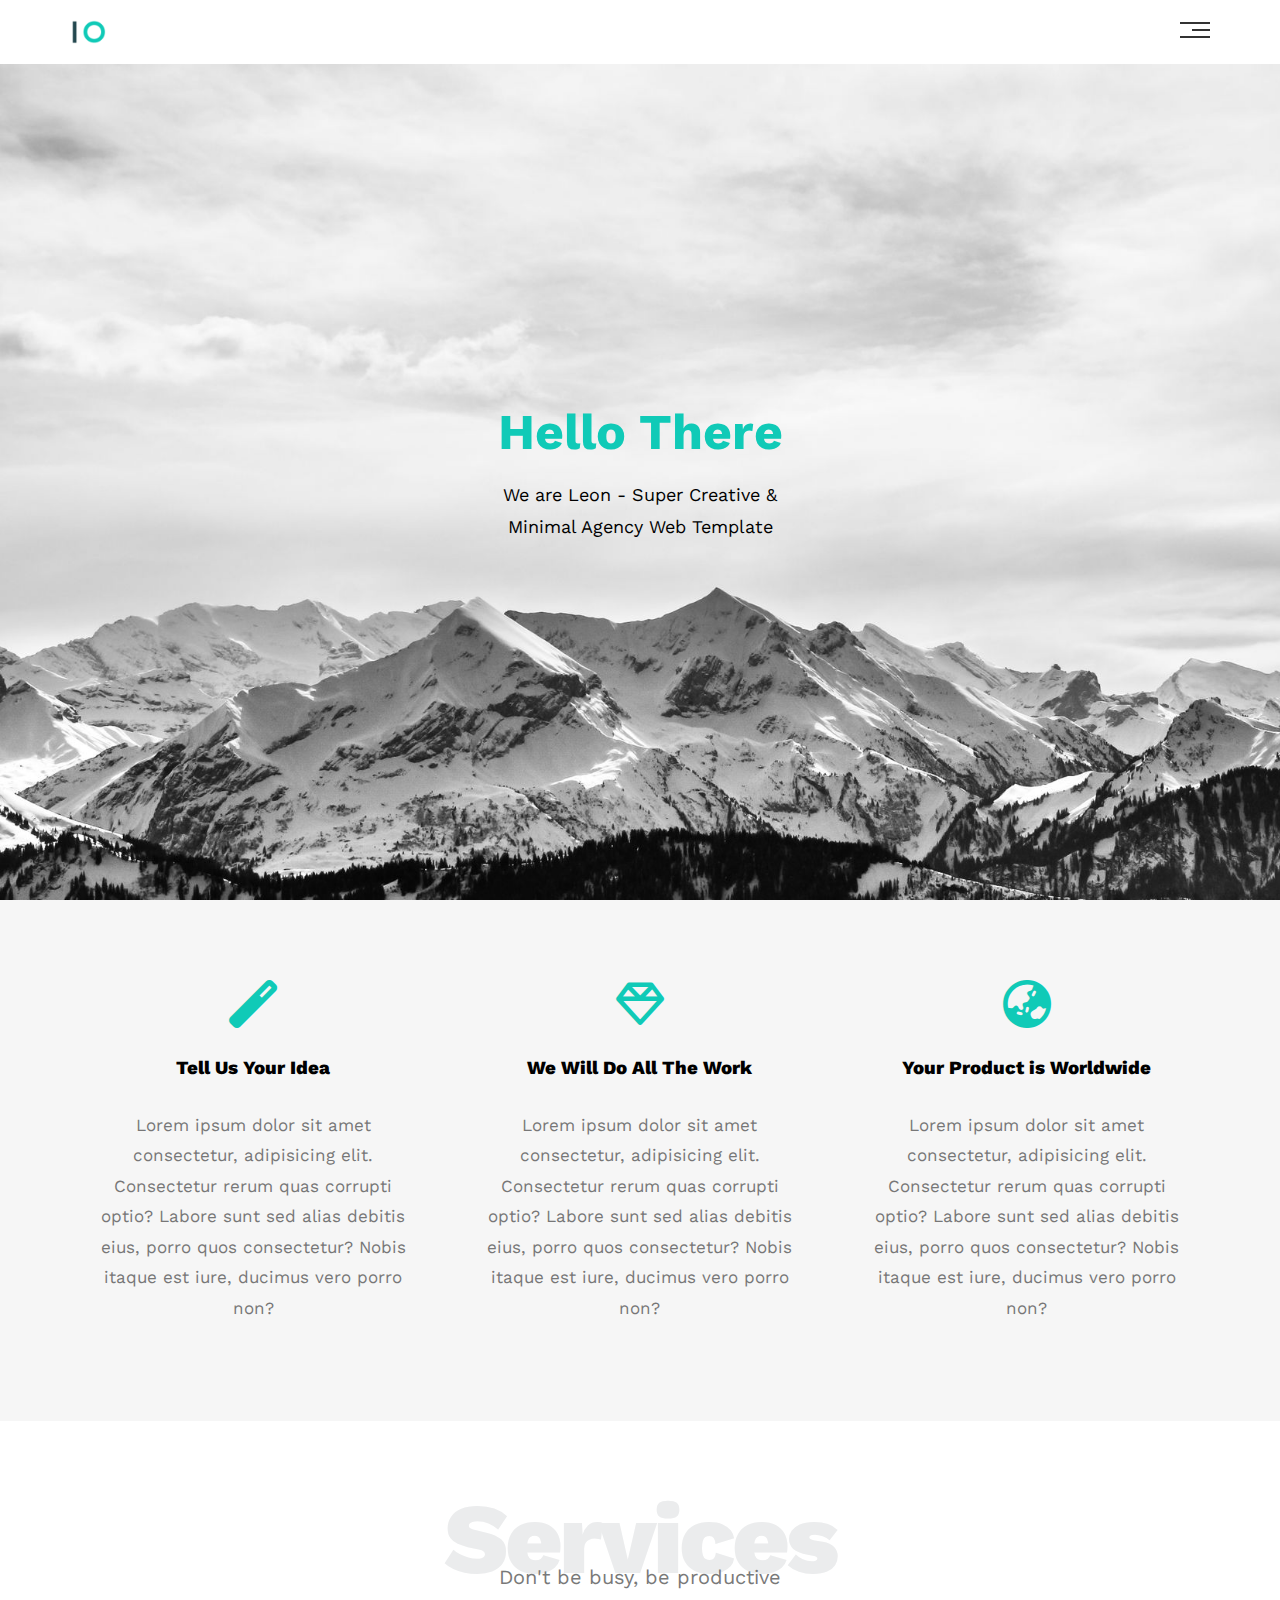
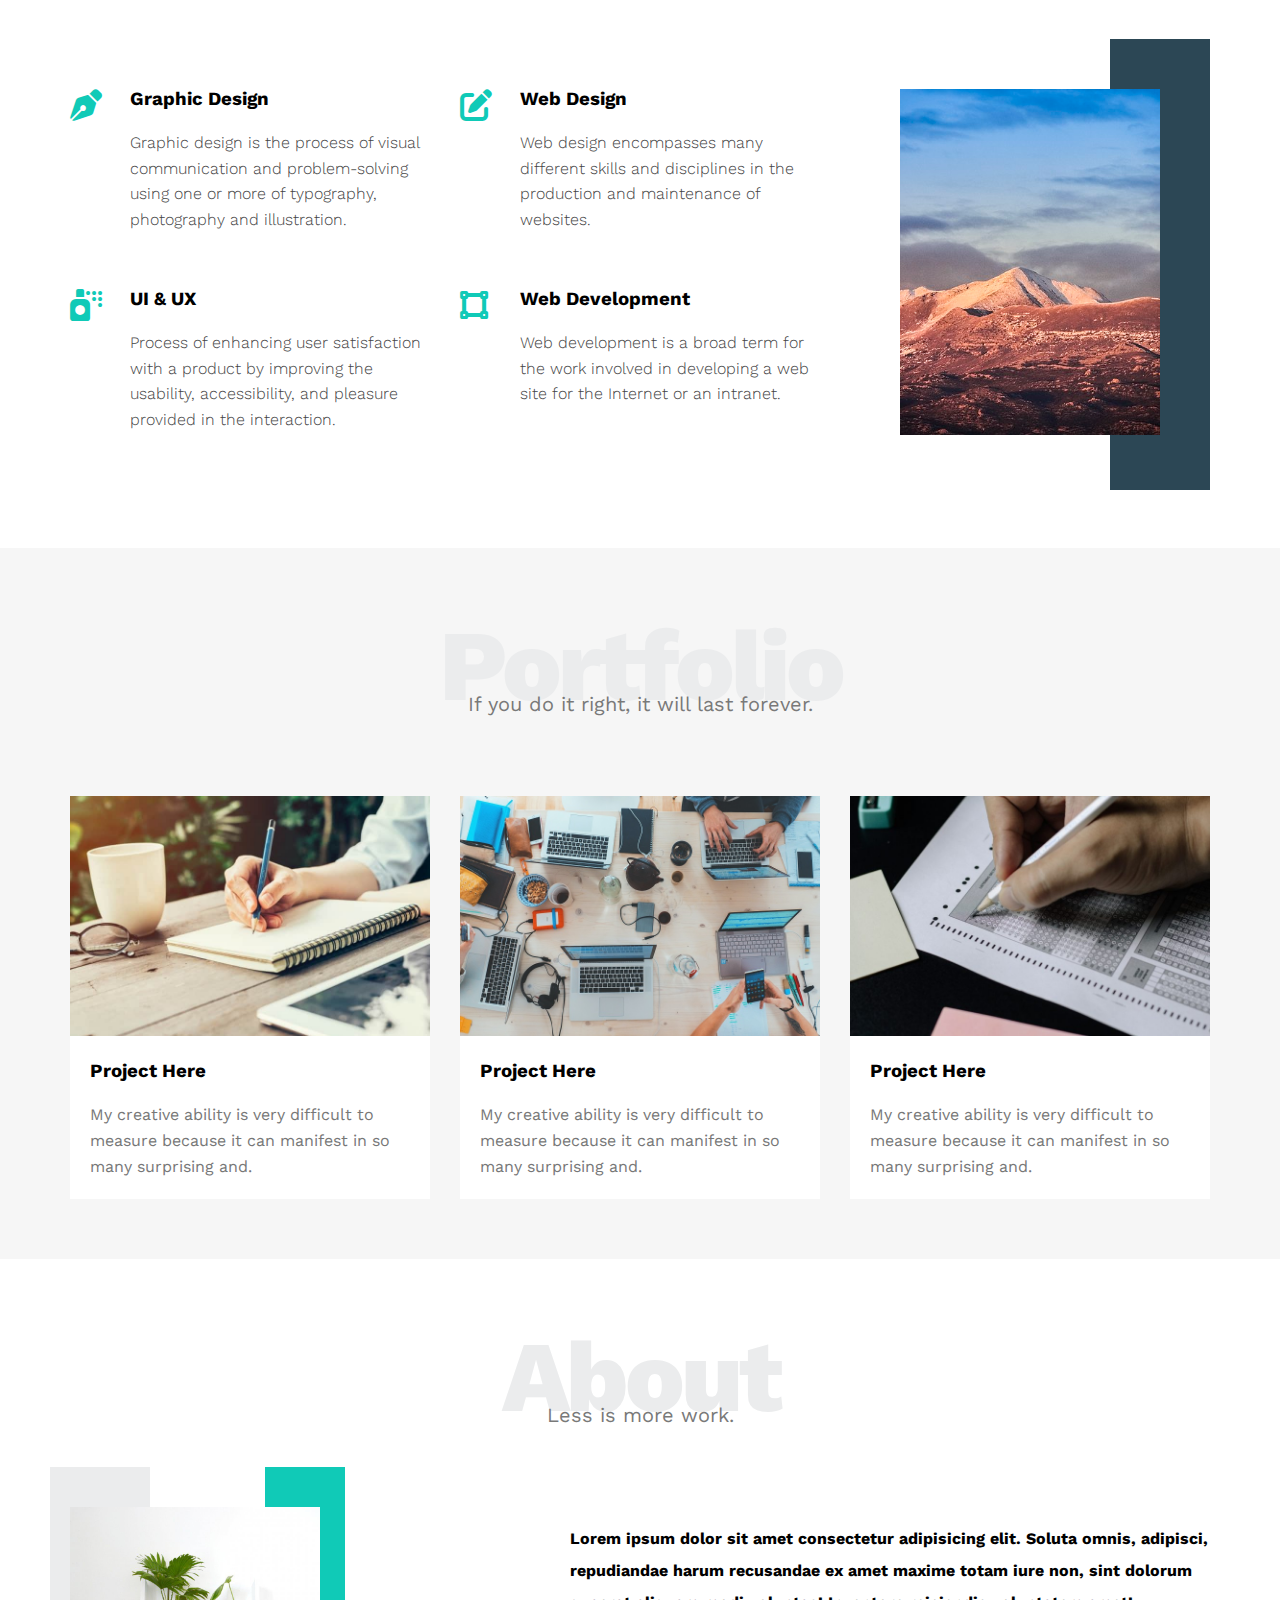
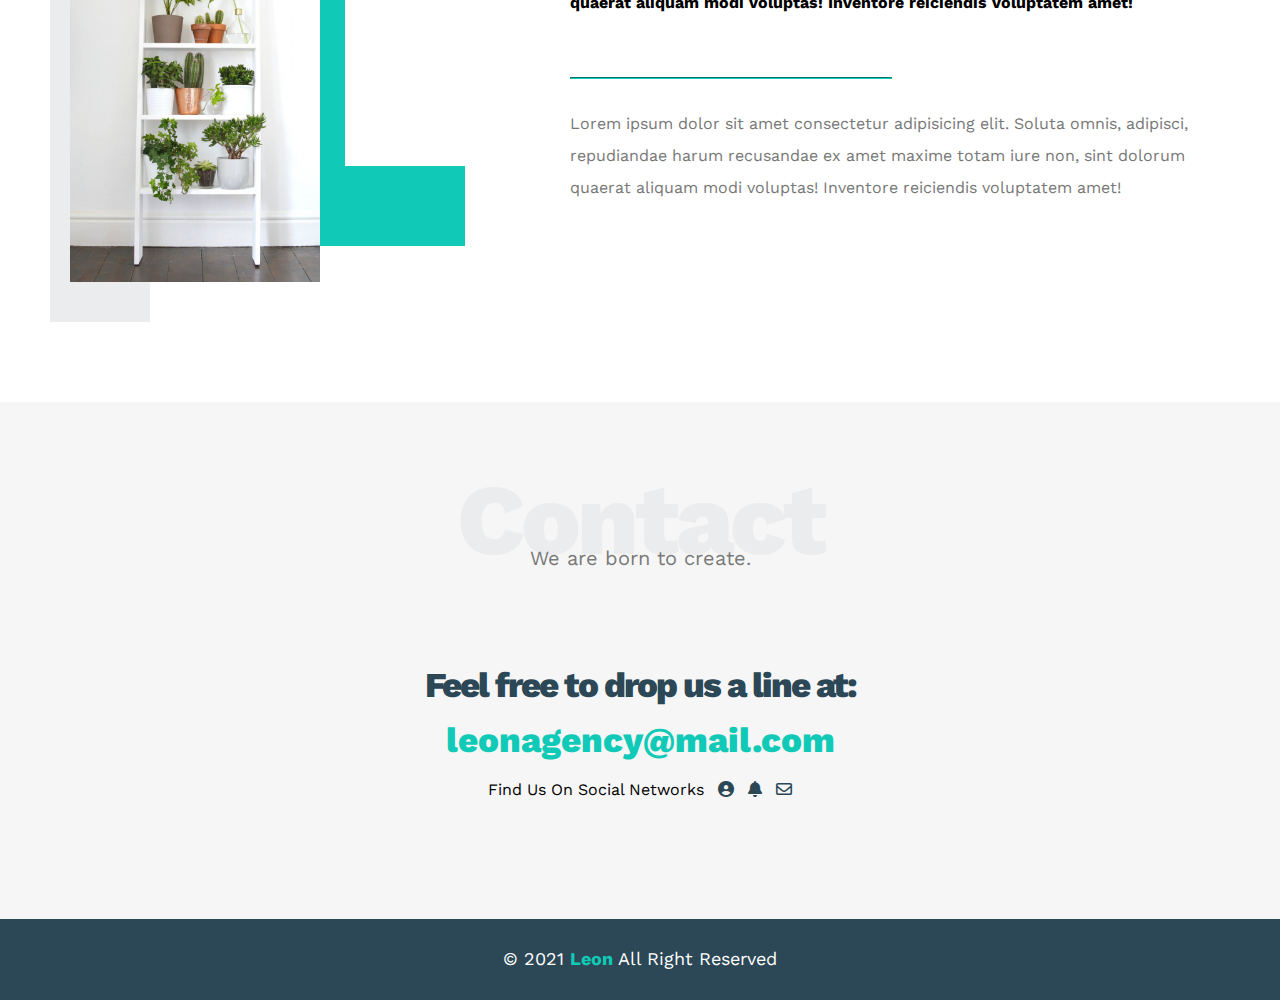
==== commit 6235d733: "Template One in Practicing HTML And CSS Is Fixed" ====
--- a/html/index.html
+++ b/html/index.html
@@ -1,563 +1,185 @@
 <!DOCTYPE html>
 <html lang="en">
 <head>
-	<meta charset="UTF-8">
-	<meta name="viewport" content="width=device-width, initial-scale=1.0">
-	<link rel="stylesheet" href="../css/all.min.css"/>
-	<link rel="stylesheet" href="../css/normalize.css"/>
-	<link rel="stylesheet" href="../css/style.css"/>
-	<link rel="stylesheet" href="../css/framework.css"/>
-	<link rel="preconnect" href="https://fonts.googleapis.com">
-  <link rel="preconnect" href="https://fonts.gstatic.com" crossorigin>
-  <link href="https://fonts.googleapis.com/css2?family=Open+Sans:ital,wght@0,300;0,400;0,500;0,600;0,700;0,800;1,300;1,400;1,500;1,600;1,700;1,800&display=swap" rel="stylesheet">
-  <meta name="description" content="This is dashboard page">
-	<title>Dashboard</title>
+    <meta charset="UTF-8">
+    <meta name="viewport" content="width=device-width, initial-scale=1.0">
+    <link rel="stylesheet" href="../css/style.css">
+    <link rel="stylesheet" href="../css/normalize.css">
+    <link rel="stylesheet" href="../css/all.min.css">
+    <link rel="preconnect" href="https://fonts.gstatic.com" />
+    <link
+      href="https://fonts.googleapis.com/css2?family=Work+Sans:wght@200;300;400;500;600;700;800&#038;display=swap"
+      rel="stylesheet"
+    />
+    <title>Leon Template One</title>
 </head>
 <body>
-	<div class="page">
-    <div class="aside-bar">
-      <div class="logo"><a href="index.html">Elzero</a></div>
-      <ul class="nav">
-        <li class="rad-6 trans-3ms active"><a class="trans-3ms" href="index.html"><i class="fa-solid fa-bars"></i><span>Dashboard</span></a></li>
-        <li class="rad-6 trans-3ms"><a class="trans-3ms" href="settings.html"><i class="fa-solid fa-gear"></i><span>Settings</span></a></li>
-        <li class="rad-6 trans-3ms"><a class="trans-3ms" href="profile.html"><i class="fa-regular fa-user"></i><span>Profile</span></a></li>
-        <li class="rad-6 trans-3ms"><a class="trans-3ms" href="projects.html"><i class="fa-solid fa-diagram-project"></i><span>Projects</span></a></li>
-        <li class="rad-6 trans-3ms"><a class="trans-3ms" href="courses.html"><i class="fa-solid fa-graduation-cap"></i><span>Courses</span></a></li>
-        <li class="rad-6 trans-3ms"><a class="trans-3ms" href="friends.html"><i class="fa-regular fa-circle-user"></i><span>Friends</span></a></li>
-        <li class="rad-6 trans-3ms"><a class="trans-3ms" href="files.html"><i class="fa-regular fa-file"></i><span>Files</span></a></li>
-        <li class="rad-6 trans-3ms"><a class="trans-3ms" href="plans.html"><i class="fa-regular fa-credit-card"></i><span>Plans</span></a></li>
-      </ul>
+    <div class="header">
+        <div class="container">
+            <img class="logo" src="../images/logo.png" alt="none">
+            <div class="links">
+                <span class="icon">
+                    <span></span>
+                    <span></span>
+                    <span></span>
+                </span>
+                <ul>
+                    <li><a href="#services">Services</a></li>
+                    <li><a href="#portfolio">Portfolio</a></li>
+                    <li><a href="#about">About</a></li>
+                    <li><a href="#contact">Contact</a></li>
+                </ul>
+            </div>
+        </div>
     </div>
-    <div class="content">
-      <header>
-        <form action="">
-          <i class="fa-solid fa-magnifying-glass"></i>
-          <input class="trans-3ms" type="text" name="search" id="search" placeholder="Type A Keyword">
-        </form>
-        <div class="profile-pic">
-          <i class="fa-regular fa-bell"></i>
-          <img src="../images/avatar.png" alt="none">
+    <div class="landing">
+        <div class="text-intro">
+            <h1>Hello There</h1>
+            <p>We are Leon - Super Creative & Minimal Agency Web Template</p>
         </div>
-      </header>
-      <h1 class="main-title m-20">Dashboard</h1>
-      <section class="dashboard">
-        <div class="main-box">
-          <div class="box welcome">
-            <div class="title">
-              <div>
-                <h3 class="box-heading">Welcome</h3>
-                <p class="box-sub-heading">Elzero</p>
-              </div>
-              <img src="../images/welcome.png" alt="none">
+    </div>
+    <div class="features">
+        <div class="container">
+            <div class="feat">
+                <i class="fas fa-magic fa-3x"></i>
+                <h3>Tell Us Your Idea</h3>
+                <p>Lorem ipsum dolor sit amet consectetur, adipisicing elit. Consectetur rerum quas corrupti optio? Labore sunt sed alias debitis eius, porro quos consectetur? Nobis itaque est iure, ducimus vero porro non?</p>
             </div>
-            <div class="profile-image">
-              <img src="../images/avatar.png" alt="none">
+            <div class="feat">
+                <i class="far fa-gem fa-3x"></i>
+                <h3>We Will Do All The Work</h3>
+                <p>Lorem ipsum dolor sit amet consectetur, adipisicing elit. Consectetur rerum quas corrupti optio? Labore sunt sed alias debitis eius, porro quos consectetur? Nobis itaque est iure, ducimus vero porro non?</p>
             </div>
-            <div class="text">
-              <div>
-                Osama Elzero<br><span>Developer</span>
-              </div>
-              <div>
-                80<br><span>Projects</span>
-              </div>
-              <div>
-                $8500<br><span>Earned</span>
-              </div>
+            <div class="feat">
+                <i class="fas fa-globe-asia fa-3x"></i>
+                <h3>Your Product is Worldwide</h3>
+                <p>Lorem ipsum dolor sit amet consectetur, adipisicing elit. Consectetur rerum quas corrupti optio? Labore sunt sed alias debitis eius, porro quos consectetur? Nobis itaque est iure, ducimus vero porro non?</p>
             </div>
-            <div class="button trans-3ms">
-              <a href="profile.html">Profile</a>
+        </div>
+    </div>
+    <div class="services" id="services">
+        <div class="container">
+            <h2 class="special-heading">Services</h2>
+            <p>Don't be busy, be productive</p>
+            <div class="services-content">
+                <div class="col">
+                    <div class="service">
+                        <i class="fa-solid fa-pen-nib"></i>
+                        <div class="text">
+                            <h3>Graphic Design</h3>
+                            <p>Graphic design is the process of 
+                                visual communication and problem-solving using one or 
+                                more of typography, photography and illustration.
+                            </p>
+                        </div>
+                    </div>
+                    <div class="service">
+                        <i class="fa-solid fa-spray-can"></i>
+                        <div class="text">
+                            <h3>UI & UX</h3>
+                            <p>Process of enhancing user satisfaction with a product by improving the usability, 
+                                accessibility, and pleasure provided in the interaction.
+                            </p>
+                        </div>
+                    </div>
+                </div>
+                <div class="col">
+                    <div class="service">
+                        <i class="fa-solid fa-pen-to-square"></i>
+                        <div class="text">
+                            <h3>Web Design</h3>
+                            <p>Web design encompasses many different skills and disciplines in the production
+                                and maintenance of websites.
+                            </p>
+                        </div>
+                    </div>
+                    <div class="service">
+                        <i class="fa-solid fa-vector-square"></i>                        
+                        <div class="text">
+                            <h3>Web Development</h3>
+                            <p>Web development is a broad term for the work involved in developing a web 
+                                site for the Internet or an intranet.
+                            </p>
+                        </div>
+                    </div>
+                </div>
+                <div class="col image-column">
+                    <div class="image">
+                        <img src="../images/services.jpg" alt="none">
+                    </div>
+                </div>
             </div>
-          </div>
-          <div class="box quick-draft">
-            <div class="title">
-              <h3 class="box-heading">Quick Draft</h3>
-              <p class="box-sub-heading">Write A Draft For Your Ideas</p>
+        </div>
+    </div>
+    <div class="portfolio" id="portfolio">
+        <div class="container">
+            <h2 class="special-heading">Portfolio</h2>
+            <p>If you do it right, it will last forever.</p>
+            <div class="portfolio-content">
+                <div class="col">
+                    <img src="../images/portfolio-1.jpg" alt="none">
+                    <div class="port">
+                        <h3>Project Here</h3>
+                        <p>My creative ability is very difficult to measure because it can manifest in so many surprising and.</p>
+                    </div>
+                </div>
+                <div class="col">
+                    <img src="../images/portfolio-2.jpg" alt="none">
+                    <div class="port">
+                        <h3>Project Here</h3>
+                        <p>My creative ability is very difficult to measure because it can manifest in so many surprising and.</p>
+                    </div>
+                </div>
+                <div class="col">
+                    <img src="../images/portfolio-3.jpg" alt="none">
+                    <div class="port">
+                        <h3>Project Here</h3>
+                        <p>My creative ability is very difficult to measure because it can manifest in so many surprising and.</p>
+                    </div>
+                </div>
             </div>
-            <form action="">
-              <input class="rad-6" type="text" name="text" id="text" placeholder="Title">
-              <textarea class="rad-6" name="quick-draft-area" id="quick-draft-area" placeholder="Your Thought"></textarea>
-              <input class="rad-6 trans-3ms " type="submit" value="Save">
-            </form>
-          </div>    
-          <div class="box year-targets">
-            <div class="title">
-              <h3 class="box-heading">Year Targets</h3>
-              <p class="box-sub-heading">Targets Of The Year</p>
+        </div>
+    </div>
+    <div class="about" id="about">
+        <div class="container">
+            <h2 class="special-heading">About</h2>
+            <p>Less is more work.</p>
+            <div class="about-content">
+                <div class="image">
+                    <img src="../images/about.jpg" alt="none">
+                </div>
+                <div class="para">
+                    <p>
+                        Lorem ipsum dolor sit amet consectetur adipisicing elit. Soluta omnis, adipisci, repudiandae harum recusandae ex amet maxime totam iure non, sint dolorum quaerat aliquam modi voluptas! Inventore reiciendis voluptatem amet!
+                    </p>
+                    <hr>
+                    <p>
+                        Lorem ipsum dolor sit amet consectetur adipisicing elit. Soluta omnis, adipisci, repudiandae harum recusandae ex amet maxime totam iure non, sint dolorum quaerat aliquam modi voluptas! Inventore reiciendis voluptatem amet!
+                    </p>
+                </div>
             </div>
-            <div class="money">
-              <i class="fa-solid fa-dollar-sign"></i>
-              <div class="target">
-                <span class="text">Money</span>
-                <span class="number">$20.000</span>
-                <div><span target="80%"></span></div>
-              </div>
+        </div>
+    </div>
+    <div class="contact" id="contact">
+        <div class="container">
+            <h2 class="special-heading">Contact</h2>
+            <p>We are born to create.</p>
+            <div class="contact-content">
+                <p class="label">Feel free to drop us a line at:</p>
+                <a href="mailto:leonagency@mail.com">leonagency@mail.com</a>
+                <div class="social-media">
+                    <p>Find Us On Social Networks</p>
+                    <i class="fa-solid fa-circle-user"></i>
+                    <i class="fa-solid fa-bell"></i>
+                    <i class="fa-regular fa-envelope"></i>
+                </div>
             </div>
-            <div class="project">
-              <i class="fa-solid fa-code"></i>
-              <div class="target">
-                <span class="text">Projects</span>
-                <span class="number">24</span>
-                <div><span target="55%"></span></div>
-              </div>
-            </div>
-            <div class="team">
-              <i class="fa-solid fa-user"></i>
-              <div class="target">
-                <span class="text">Team</span>
-                <span class="number">12</span>
-                <div><span target="75%"></span></div>
-              </div>
-            </div>
-          </div>    
-          <div class="box tickets-statistics">
-            <h3 class="box-heading">Tickets Statistics</h3>
-            <p class="box-sub-heading mb-20">Everything About Support Tickets</p>
-            <div class="tickets-box d-grid gap-20">
-              <div class="ticket p-20 border-ccc rad-10 d-flex center-flex">
-                <i class="fa-regular fa-rectangle-list c-orange fs-25 mb-10"></i>
-                <span class="d-block mb-10 fw-bold fs-25">2500</span>
-                <span class="fs-13 c-grey">Total</span>
-              </div>
-              <div class="ticket p-20 border-ccc rad-10 d-flex center-flex">
-                <i class="fa-solid fa-spinner c-blue fs-25 mb-10"></i>
-                <span class="d-block mb-10 fw-bold fs-25">500</span>
-                <span class="fs-13 c-grey">Pending</span>
-              </div>
-              <div class="ticket p-20 border-ccc rad-10 d-flex center-flex">
-                <i class="fa-regular fa-circle-check c-green fs-25 mb-10"></i>
-                <span class="d-block mb-10 fw-bold fs-25">1900</span>
-                <span class="fs-13 c-grey">Closed</span>
-              </div>
-              <div class="ticket p-20 border-ccc rad-10 d-flex center-flex">
-                <i class="fa-regular fa-rectangle-xmark c-red fs-25 mb-10"></i>
-                <span class="d-block mb-10 fw-bold fs-25">100</span>
-                <span class="fs-13 c-grey">Deleted</span>
-              </div>
-            </div>
-          </div>  
-          <div class="box latest-news">
-            <h3 class="box-heading mb-20">Latest News</h3>
-            <div class="news-box mt-20">
-              <div class="news d-flex align-center gap-20 pb-20">
-                <img class="w-100 rad-6" src="../images/news-01.png" alt="none">
-                <div class="text d-flex between-flex align-center">
-                  <div class="">
-                    <h3 class="fs-15 fw-bold mb-10">Created SASS Section</h3>
-                    <span class="d-block fs-15 c-grey">New SASS Examples & Tutorials</span>
-                  </div>
-                  <div class="time w-fit btn-shape bg-eee fs-13">
-                    3 Days Ago
-                  </div>
-                </div>
-              </div>
-              <div class="news d-flex align-center gap-20 pb-20 pt-20">
-                <img class="w-100 rad-6" src="../images/news-02.png" alt="none">
-                <div class="text d-flex between-flex align-center">
-                  <div class="">
-                    <h3 class="fs-15 fw-bold mb-10">Changed The Design</h3>
-                    <span class="d-block fs-15 c-grey">A Brand New Website Design</span>
-                  </div>
-                  <div class="time w-fit btn-shape bg-eee fs-13">
-                    5 Days Ago
-                  </div>
-                </div>
-              </div>
-              <div class="news d-flex align-center gap-20 pb-20 pt-20">
-                <img class="w-100 rad-6" src="../images/news-03.png" alt="none">
-                <div class="text d-flex between-flex align-center">
-                  <div class="">
-                    <h3 class="fs-15 fw-bold mb-10">Team Increased</h3>
-                    <span class="d-block fs-15 c-grey">3 Developers Joined The Team</span>
-                  </div>
-                  <div class="time w-fit btn-shape bg-eee fs-13">
-                    7 Days Ago
-                  </div>
-                </div>
-              </div>
-              <div class="news d-flex align-center gap-20 pt-20">
-                <img class="w-100 rad-6" src="../images/news-04.png" alt="none">
-                <div class="text d-flex between-flex align-center">
-                  <div class="">
-                    <h3 class="fs-15 fw-bold mb-10">Added Payment Gateway</h3>
-                    <span class="d-block fs-15 c-grey">Many New Payment Gateways Added</span>
-                  </div>
-                  <div class="time w-fit btn-shape bg-eee fs-13">
-                    9 Days Ago
-                  </div>
-                </div>
-              </div>
-            </div>
-          </div>
-          <div class="box latest-tasks">
-            <h3 class="box-heading mb-20">Latest Tasks</h3>
-            <div class="tasks-box mt-20">
-              <div class="pb-15 d-flex space-between align-center task">
-                <div class="text">
-                  <h3 class="fs-15 fw-bold mb-10">Record One New Video</h3>
-                  <span class="d-block c-grey fs-15">Record Python Create Exe Project</span>
-                </div>
-                <a href="#" class="c-black trans-3ms"><i class="fa-solid fa-trash-can fs-15"></i></a>
-              </div>
-              <div class="pb-15 pt-15 d-flex space-between align-center task">
-                <div class="text">
-                  <h3 class="fs-15 fw-bold mb-10">Write Articles</h3>
-                  <span class="d-block c-grey fs-15">Write Low Level vs High Level Languages</span>
-                </div>
-                <a href="#" class="c-black trans-3ms"><i class="fa-solid fa-trash-can fs-15"></i></a>
-              </div>
-              <div class="pb-15 pt-15 d-flex space-between align-center task">
-                <div class="text">
-                  <h3 class="fs-15 fw-bold mb-10">Finish Project</h3>
-                  <span class="d-block c-grey fs-15">Publish Academy Programming Project</span>
-                </div>
-                <a href="#" class="c-black trans-3ms"><i class="fa-solid fa-trash-can fs-15"></i></a>
-              </div>
-              <div class="pb-15 pt-15 d-flex space-between align-center task removed">
-                <div class="text">
-                  <h3 class="fs-15 fw-bold mb-10">Attend The Meeting</h3>
-                  <span class="d-block c-grey fs-15">Attend The Project Business Analysis Meeting</span>
-                </div>
-                <a href="#" class="c-black trans-3ms"><i class="fa-solid fa-trash-can fs-15"></i></a>
-              </div>
-              <div class="pt-15 d-flex space-between align-center task">
-                <div class="text">
-                  <h3 class="fs-15 fw-bold mb-10">Finish Lesson</h3>
-                  <span class="d-block c-grey fs-15">Finish Teaching Flex Box</span>
-                </div>
-                <a href="#" class="c-black trans-3ms"><i class="fa-solid fa-trash-can fs-15"></i></a>
-              </div>
-            </div>
-          </div>
-          <div class="box top-search">
-            <h3 class="box-heading mb-20">Top Search Items</h3>
-            <div class="item-row mt-25 d-flex space-between">
-              <span class="c-grey">Keyword</span>
-              <span class="c-grey">Search Count</span>
-            </div>
-            <div class="item-row mt-25 d-flex space-between">
-              <span class="fs-15">Programming</span>
-              <span class="fs-13 btn-shape bg-eee">220</span>
-            </div>
-            <div class="item-row mt-25 d-flex space-between">
-              <span class="fs-15">Javascript</span>
-              <span class="fs-13 btn-shape bg-eee">180</span>
-            </div>
-            <div class="item-row mt-25 d-flex space-between">
-              <span class="fs-15">PHP</span>
-              <span class="fs-13 btn-shape bg-eee">160</span>
-            </div>
-            <div class="item-row mt-25 d-flex space-between">
-              <span class="fs-15">Code</span>
-              <span class="fs-13 btn-shape bg-eee">145</span>
-            </div>
-            <div class="item-row mt-25 d-flex space-between">
-              <span class="fs-15">Design</span>
-              <span class="fs-13 btn-shape bg-eee">110</span>
-            </div>
-            <div class="item-row mt-25 d-flex space-between">
-              <span class="fs-15">Logic</span>
-              <span class="fs-13 btn-shape bg-eee">95</span>
-            </div>
-          </div> 
-          <div class="box latest-uploads">
-            <h3 class="box-heading mb-20">Latest Uploads</h3>
-            <div class="news-box mt-20">
-              <div class="d-flex align-center pb-10 file">
-                <img class="" src="../images/pdf.svg" alt="none">
-                <div class="d-flex between-flex align-center text">
-                  <div class="">
-                    <h3 class="fs-15 mb-10 fw-normal">My-File.pdf</h3>
-                    <span class="d-block fs-15 c-grey">Elzero</span>
-                  </div>
-                  <div class="w-fit btn-shape bg-eee fs-13 size ">
-                    2.9mb
-                  </div>
-                </div>
-              </div>
-              <div class="d-flex align-center pb-10 mt-10 file">
-                <img class="" src="../images/avi.svg" alt="none">
-                <div class="d-flex between-flex align-center text">
-                  <div class="">
-                    <h3 class="fs-15 mb-10 fw-normal">My-Video-File.avi</h3>
-                    <span class="d-block fs-15 c-grey">Admin</span>
-                  </div>
-                  <div class="w-fit btn-shape bg-eee fs-13 size ">
-                    4.9mb
-                  </div>
-                </div>
-              </div>
-              <div class="d-flex align-center pb-10 mt-10 file">
-                <img class="" src="../images/psd.svg" alt="none">
-                <div class="d-flex between-flex align-center text">
-                  <div class="">
-                    <h3 class="fs-15 mb-10 fw-normal">My-Psd-File.psd</h3>
-                    <span class="d-block fs-15 c-grey">Osama</span>
-                  </div>
-                  <div class="w-fit btn-shape bg-eee fs-13 size ">
-                    4.5mb
-                  </div>
-                </div>
-              </div>
-              <div class="d-flex align-center pb-10 mt-10 file">
-                <img class="" src="../images/zip.svg" alt="none">
-                <div class="d-flex between-flex align-center text">
-                  <div class="">
-                    <h3 class="fs-15 mb-10 fw-normal">My-Zip-File.zip</h3>
-                    <span class="d-block fs-15 c-grey">User</span>
-                  </div>
-                  <div class="w-fit btn-shape bg-eee fs-13 size ">
-                    8.9mb
-                  </div>
-                </div>
-              </div>
-              <div class="d-flex align-center pb-10 mt-10 file">
-                <img class="" src="../images/dll.svg" alt="none">
-                <div class="d-flex between-flex align-center text">
-                  <div class="">
-                    <h3 class="fs-15 mb-10 fw-normal">My-DLL-File.dll</h3>
-                    <span class="d-block fs-15 c-grey">Admin</span>
-                  </div>
-                  <div class="w-fit btn-shape bg-eee fs-13 size ">
-                    4.9mb
-                  </div>
-                </div>
-              </div>
-              <div class="d-flex align-center mt-10 file">
-                <img class="" src="../images/eps.svg" alt="none">
-                <div class="d-flex between-flex align-center text">
-                  <div class="">
-                    <h3 class="fs-15 mb-10 fw-normal">My-EPS-File.pdf</h3>
-                    <span class="d-block fs-15 c-grey">Designer</span>
-                  </div>
-                  <div class="w-fit btn-shape bg-eee fs-13 size ">
-                    4.9mb
-                  </div>
-                </div>
-              </div>
-            </div>
-          </div> 
-          <div class="box last-project-progress">
-            <h3 class="box-heading mb-20">Last Project Progress</h3>
-            <div class="progress-row d-flex align-center mt-25">
-              <div>
-                <div class="done"></div>
-              </div>
-              <span>Got The Project</span>
-            </div>
-            <div class="progress-row d-flex align-center mt-25">
-              <div>
-                <div class="done"></div>
-              </div>
-              <span>Started The Project</span>
-            </div>
-            <div class="progress-row d-flex align-center mt-25">
-              <div>
-                <div class="done"></div>
-              </div>
-              <span>The Project About To Finish</span>
-            </div>
-            <div class="progress-row d-flex align-center mt-25">
-              <div>
-                <div class="done in-progress"></div>
-              </div>
-              <span>Test The Project</span>
-            </div>
-            <div class="progress-row d-flex align-center mt-25">
-              <div>
-                <div></div>
-              </div>
-              <span>Finish The Project & Get Money</span>
-            </div>  
-          </div>
-          <div class="box reminders">
-            <h3 class="box-heading mb-20">Reminders</h3>
-            <div class="d-flex reminder-row gap-20 align-center mb-20 mt-20 blue">
-            <div class="reminder-shape "></div>
-              <div class="text">
-                <h3 class="fs-15 mb-10">Check My Tasks List</h3>
-                <span class="d-block c-grey fs-13">05/08/2023 - 11:03pm</span>
-              </div>
-            </div>    
-            <div class="d-flex reminder-row gap-20 align-center mb-20 green">
-              <div class="reminder-shape"></div>
-              <div class="text">
-                <h3 class="fs-15 mb-10">Check My Projects</h3>
-                <span class="d-block c-grey fs-13">06/08/2023 - 11:03pm</span>
-              </div>
-            </div>    
-            <div class="d-flex reminder-row gap-20 align-center mb-20 orange">
-              <div class="reminder-shape "></div>
-              <div class="text">
-                <h3 class="fs-15 mb-10">Call My Clients</h3>
-                <span class="d-block c-grey fs-13">03/08/2023 - 11:03pm</span>
-              </div>
-            </div>    
-            <div class="d-flex reminder-row gap-20 align-center red">
-              <div class="reminder-shape "></div>
-              <div class="text">
-                <h3 class="fs-15 mb-10">Finish The Development Workshop</h3>
-                <span class="d-block c-grey fs-13">10/08/2023 - 11:03pm</span>
-              </div>
-            </div>    
-          </div> 
-          <div class="box latest-post">
-            <h3 class="box-heading mb-20">Latest Post</h3>
-            <div class="d-flex pb-20 pt-20 gap-20 user">
-              <img src="../images/avatar.png" alt="none">
-              <div class="text">
-                <h3 class="fs-15 mb-10">Osama Elzero</h3>
-                <span class="fs-13 d-block c-grey">About 3 Hours Ago</span>
-              </div>
-            </div>
-            <p class="pt-20 pb-20 fs-14">You Can Fool All Of The People Some Of The Time, And Some Of The People All Of The Time, But You Can't Fool Of All The People All Of The Time.</p>
-            <div class="d-flex space-between pt-20 likes-comments">
-              <span class="d-block c-grey fs-14"><i class="fa-regular fa-heart c-grey"></i> 1.8k</span>
-              <span class="d-block c-grey fs-14"><i class="fa-regular fa-comments c-grey"></i> 500</span>
-            </div>
-          </div> 
-          <div class="box social-media-stats">
-            <h3 class="box-heading mb-20">Social Media Stats</h3>
-            <div class="media-row twitter mt-20 mb-10 d-flex">
-              <div class="icon d-flex space-between align-center bg-blue">
-                <i class="fa-solid fa-x fs-25 c-white"></i>
-              </div>
-              <div class="text d-flex space-between align-center p-15">
-                <span class="d-block fs-15 c-blue">90K Followers</span>
-                <a class="d-block fs-13 c-white btn-shape" href="https://x.com">Follow</a>
-              </div>
-            </div>
-            <div class="media-row facebook mb-10 d-flex">
-              <div class="icon d-flex space-between align-center bg-blue">
-                <i class="fa-brands fa-facebook-f c-white fs-25"></i>
-              </div>
-              <div class="text d-flex space-between align-center p-15">
-                <span class="d-block fs-15 c-alt-blue">2M Likes</span>
-                <a class="d-block fs-13 c-white btn-shape bg-blue" href="https://facebook.com">Likes</a>
-              </div>
-            </div>
-            <div class="media-row youtube mb-10 d-flex">
-              <div class="icon d-flex space-between align-center bg-red">
-                <i class="fa-brands fa-youtube c-white fs-25"></i>
-              </div>
-              <div class="text d-flex space-between align-center p-15">
-                <span class="d-block fs-15 c-red">1M Subs</span>
-                <a class="d-block fs-13 c-white btn-shape bg-red" href="https://youtube.com">Subscribe</a>
-              </div>
-            </div>
-            <div class="media-row linkedin d-flex">
-              <div class="icon d-flex space-between align-center bg-alt-blue">
-                <i class="fa-brands fa-linkedin-in c-white fs-25"></i>
-              </div>
-              <div class="text d-flex space-between align-center p-15">
-                <span class="d-block fs-15 c-alt-blue">70K Followers</span>
-                <a class="d-block fs-13 c-white btn-shape bg-alt-blue" href="https://linkedin.com">Follow</a>
-              </div>
-            </div>
-          </div>
         </div>
-        <div class="projects mt-20 bg-white rad-10 p-20">
-          <h3 class="box-heading mb-20 fs-25 fw-bold">Projects</h3>
-          <div class="responsive-table">
-            <table class="w-full fs-15">
-              <thead>
-                <tr class="bg-eee">
-                  <th>Name</th>
-                  <th>Finish</th>
-                  <th>Client</th>
-                  <th>Price</th>
-                  <th>Team</th>
-                  <th>Status</th>
-                </tr>
-              </thead>
-              <tbody>
-                <tr>
-                  <td>Ministry Wikipedia</td>
-                  <td>10 May 2022</td>
-                  <td>Ministry</td>
-                  <td>$5300</td>
-                  <td class="">
-                    <div class="d-flex team-icons images">
-                      <img class="trans-3ms" src="../images/team-01.png" alt="none">
-                      <img class="trans-3ms" style="transform: translateX(-50%);" src="../images/team-02.png" alt="none">
-                      <img class="trans-3ms" style="transform: translateX(-100%);" src="../images/team-03.png" alt="none">
-                      <img class="trans-3ms" style="transform: translateX(-150%);" src="../images/team-04.png" alt="none">
-                    </div>
-                  </td>
-                  <td class=""><span class="btn-shape bg-orange fs-13 c-white">Pending</span></td>
-                </tr>
-                <tr>
-                  <td>Elzero Shop</td>
-                  <td>21 Oct 2022</td>
-                  <td>Elzero Company</td>
-                  <td>$1500</td>
-                  <td class="">
-                    <div class="d-flex team-icons images">
-                      <img class="trans-3ms" src="../images/team-01.png" alt="none">
-                      <img class="trans-3ms" style="transform: translateX(-50%);" src="../images/team-02.png" alt="none">
-                    </div>
-                  </td>
-                  <td class=""><span class="btn-shape bg-blue fs-13 c-white">In Progress</span></td>
-                </tr>
-                <tr>
-                  <td>Bouba App</td>
-                  <td>05 sep 2021</td>
-                  <td>Bouba</td>
-                  <td>$800</td>
-                  <td class="">
-                    <div class="d-flex team-icons images">
-                      <img class="trans-3ms" src="../images/team-01.png" alt="none">
-                      <img class="trans-3ms" style="transform: translateX(-50%);" src="../images/team-02.png" alt="none">
-                      <img class="trans-3ms" style="transform: translateX(-100%);" src="../images/team-03.png" alt="none">
-                    </div>
-                  </td>
-                  <td class=""><span class="btn-shape bg-green fs-13 c-white">Completed</span></td>
-                </tr>
-                <tr>
-                  <td>Mahmoud Website</td>
-                  <td>22 May 2022</td>
-                  <td>Mahmoud</td>
-                  <td>$600</td>
-                  <td class="">
-                    <div class="d-flex team-icons images">
-                      <img class="trans-3ms" src="../images/team-01.png" alt="none">
-                    </div>
-                  </td>
-                  <td class=""><span class="btn-shape bg-green fs-13 c-white">Completed</span></td>
-                </tr>
-                <tr>
-                  <td>Motaz Website</td>
-                  <td>24 May 2022</td>
-                  <td>Motaz</td>
-                  <td>$300</td>
-                  <td class="">
-                    <div class="d-flex team-icons images">
-                      <img class="trans-3ms" src="../images/team-01.png" alt="none">
-                      <img class="trans-3ms" style="transform: translateX(-50%);" src="../images/team-02.png" alt="none">
-                    </div>
-                  </td>
-                  <td class=""><span class="btn-shape bg-red fs-13 c-white">Rejected</span></td>
-                </tr>
-                <tr>
-                  <td>Arena Applications</td>
-                  <td>01 May 2022</td>
-                  <td>Arena</td>
-                  <td>$530</td>
-                  <td class="">
-                    <div class="d-flex team-icons images">
-                      <img class="trans-3ms" src="../images/team-01.png" alt="none">
-                      <img class="trans-3ms" style="transform: translateX(-50%);" src="../images/team-02.png" alt="none">
-                      <img class="trans-3ms" style="transform: translateX(-100%);" src="../images/team-03.png" alt="none">
-                      <img class="trans-3ms" style="transform: translateX(-150%);" src="../images/team-04.png" alt="none">
-                    </div>
-                  </td>
-                  <td class=""><span class="btn-shape bg-green fs-13 c-white">Completed</span></td>
-                </tr>
-              </tbody>
-            </table>
-          </div>
+    </div>
+    <div class="footer">
+        <div class="container">
+            <p>&copy; 2021 <span>Leon</span> All Right Reserved</p>    
         </div>
-      </section>
     </div>
-  </div>
 </body>
-</html>
+</html>--- a/css/style.css
+++ b/css/style.css
@@ -1,1479 +1,415 @@
 :root {
-  --blue-color: #0075ff;
-  --blue-alt-color: #0d69d5;
-  --orange-color: #f59e0b;
-  --green-color: #22c55e;
-  --red-color: #f44336;
-  --grey-color: #888;
-  --main-border-radius: 10px;
-  --lite-gray-color: #efefef;
+    --main-color: #10cab7;
+    --secondary-color: #2c4755;
+    --section-padding: 60px;
+    --section-background: #f6f6f6;
+    --main-duration: 0.5s;
 }
 * {
-  -webkit-box-sizing: border-box;
-  -moz-box-sizing: border-box;
-  box-sizing: border-box;
-  padding: 0;
-  margin: 0;
-  font-weight: 500;
+    -webkit-box-sizing: border-box;
+    -moz-box-sizing: border-box;
+    box-sizing: border-box;
 }
 html{
-  scroll-behavior: smooth;
+    scroll-behavior: smooth;
 }
 body {
-  font-family: 'Open Sans', sans-serif;
-}
-a {
-  text-decoration: none;
-}
-ul {
-  list-style: none;
-  margin: 0;
-  padding: 0;
-}
-*:focus {
-  outline: none;
-}
-.page{
-  display: flex;
-  min-height: 100vh;
-}
-.page .aside-bar{
-  width: 220px;
-  box-shadow: lightgray 0px 0px 11px;
-  padding: 20px;
-  z-index: 1; 
-}
+    font-family: "Work Sans", sans-serif;
+}
+.container {
+    padding-left: 15px;
+    padding-right: 15px;
+    margin-left: auto;
+    margin-right: auto;
+}
+/* Small */
+@media (min-width: 768px) {
+    .container {
+    width: 750px;
+    }
+}
+  /* Medium */
+@media (min-width: 992px) {
+    .container {
+    width: 970px;
+    }
+}
+  /* Large */
+@media (min-width: 1200px) {
+    .container {
+    width: 1170px;
+    }
+}
+.special-heading{
+    color: #ebeced;
+    font-size: 100px;
+    font-weight: 800;
+    margin: 0;
+    letter-spacing: -4px;
+    text-align: center;
+}
+.special-heading + p{
+    margin: -30px 0 0;
+    font-size: 20px;
+    text-align: center;
+    color: #797979;
+}
+@media (max-width: 767px) {
+    .special-heading {
+    font-size: 60px;
+    }
+    .special-heading + p {
+    margin-top: -20px;
+    }
+}
+.header{
+    padding: 20px;
+}
+.header .container{
+    display: flex;
+    justify-content: space-between;
+    align-items: center;
+}
+.header .logo{
+    width: 60px;
+}
+.header .links{
+    position: relative;
+}
+.header .links:hover .icon span:nth-child(2){
+    width: 100%;
+}
+.header .links:hover ul{
+    display: block;
+}
+.header .links ul li a:hover{
+    padding-left: 25px;
+}
+.header .links .icon{
+    width: 30px;
+    display: flex;
+    flex-wrap: wrap;
+    justify-content: flex-end;
+}
+.header .links .icon span{
+    background-color: #333;
+    margin-bottom: 5px;
+    height: 2px;
+}
+.header .links .icon span:first-child{
+    width: 100%;
+}
+.header .links .icon span:nth-child(2){
+    width: 60%;
+    transition: .3s;
+}
+.header .links .icon span:nth-child(3){
+    width: 100%;
+}
+.header ul{
+    list-style: none;
+    position: absolute;
+    min-width: 200px;
+    background-color: #f6f6f6;
+    margin: 0;
+    padding: 0;
+    top: calc(100% + 15px);
+    right: 0;
+    display: none;
+    z-index: 1;
+}
+.header ul::before{
+    content: "";
+    border-width: 10px;
+    border-style: solid;
+    border-color: transparent transparent #f6f6f6 transparent;
+    position: absolute;
+    right: 5px;
+    top: -19px;
+}
+.header ul li a{    
+    display: block;
+    text-decoration: none;
+    padding: 15px;
+    color: #333;
+    transition: 0.3s;
+}
+.header ul li:not(:last-child){
+    border-bottom: 1px solid #ddd;
+}   
+.landing{
+    background-image: url(../images/landing.jpg);
+    background-size: cover;
+    height: calc(100vh - 64px);
+    position: relative;
+}
+.landing .text-intro{
+    position: absolute;
+    left: 50%;
+    top: 50%;
+    transform: translate(-50%, -50%);
+    text-align: center;
+    width: 320px;
+    max-width: 100%;
+}
+.landing .text-intro h1{
+    margin: 0;
+    font-weight: bold;
+    font-size: 50px;
+    color: var(--main-color);
+}
+.landing .text-intro p{
+    font-size: 18px;
+    line-height: 1.8;
+}
+.features{
+    padding-top: 60px;
+    padding-bottom: 60px;
+    background-color: #f6f6f6;
+}
+.features .container{
+    display: grid;
+    grid-template-columns: repeat(auto-fill, minmax(300px, 1fr));
+    grid-gap: 20px;
+}   
+.features .feat{
+    text-align: center;
+    padding: 20px;
+}
+.features .feat h3{
+    font-weight: 800;
+    margin-top: 30px;
+    margin-bottom: 30px;
+}
+.features .feat i{
+    color: var(--main-color);
+}
+.features .feat p {
+    line-height: 1.8;
+    color: #777;
+    font-size: 17px;
+}
+.services{
+    padding: 60px 0;
+}
+.services .services-content{
+    display: grid;
+    grid-template-columns: repeat(auto-fill, minmax(300px, 1fr));
+    grid-gap: 30px;
+    margin-top: 100px;
+}
+.services .services-content .col .service{
+    display: flex;
+    margin-bottom: 40px;
+    max-width: 100%;
+}
+@media (max-width: 767px) {
+    .services .services-content .col .service{
+        flex-direction: column;
+        text-align: center;
+        width: 320px;
+    }
+}
+.services .services-content .service i{
+    color: var(--main-color);
+    flex-basis: 60px;
+    font-size: 2em;
+}
+.services .services-content .service .text{
+    flex: 1;
+}
+.services .services-content .service .text h3{
+    margin: 0; 
+    margin-bottom: 20px;
+}
+.services .services-content .service .text p{
+    color: #444;
+    font-weight: 300;
+    line-height: 1.6;
+}
+.services .services-content .image{
+    position: relative;
+    text-align: center;
+}
+.services .services-content .image img {
+    width: 260px;
+}
+.services .services-content .image::before{
+    content: "";
+    width: 100px;
+    height: calc(100% + 100px);
+    top: -50px;
+    position: absolute;
+    background-color: var(--secondary-color);
+    z-index: -1;
+    right: 0;
+}
+@media (max-width: 1199px) {
+    .image-column {
+        display: none;
+    }
+}
+.portfolio{
+    background-color: var(--section-background);
+    padding: var(--section-padding) 0;
+}
+.portfolio .portfolio-content{
+    display: grid;
+    grid-template-columns: repeat(auto-fill, minmax(300px, 1fr));
+    grid-gap: 30px;
+    margin-top: 80px;
+}
+.portfolio .portfolio-content img{
+    max-width: 100%;
+}
+.portfolio .portfolio-content .col{
+    background-color: white;
+}
+.portfolio .portfolio-content .port{
+    padding: 20px;
+}
+.portfolio .portfolio-content .port h3{
+    margin: 0;
+    margin-bottom: 20px;
+}
+.portfolio .portfolio-content .port p{
+    margin: 0;
+    color: #777;
+    font-weight: 400;
+    line-height: 1.6;
+}
+@media (max-width: 767px) {
+    .portfolio .portfolio-content .port{
+        text-align: center;
+    }
+}
+.about{
+    padding: var(--section-padding) 0;
+}
+.about .about-content{
+    display: flex;
+    justify-content: space-between;
+    flex-wrap: wrap;
+    margin-top: 80px;
 
-.page .aside-bar .logo{
-  width: fit-content;
-  margin: 0 auto 30px;
-  padding: 0 10px 15px;
-  font-size: 20px;
-  font-weight: bold;
-  border-bottom: 2px solid black;
-  letter-spacing: -1px;
-  position: relative;
-  font-size: 20px;
-}
-.page .aside-bar .logo a{
-  color: black;
-  font-weight: bold;
-}
-.page .aside-bar .logo::before{
-  content: "";
-  position: absolute;
-  width: 10px;
-  height: 10px;
-  left: 50%;
-  bottom: -10px;
-  background-color: black;
-  border-radius: 50%;
-  border: 4px solid white;
-  transform: translateX(-50%);
-}
-.page .aside-bar .nav li{
-  padding: 10px;
-  margin-bottom: 5px;
-  font-size: 14px;
-}
-.page .aside-bar .nav li:hover,
-.page .aside-bar .nav .active{
-  background-color: #f4f4f4;
-}
-.page .aside-bar .nav .active a,
-.page .aside-bar .nav li:hover a{
-  margin-left: 5px;
-}
-.page .aside-bar .nav li a{
-  color: black;
-}
-.page .aside-bar .nav li a i{
-  margin-right: 10px;
+}
+.about .about-content .image{
+    width: 250px;
+    height: 375px;
+    margin-bottom: 60px;
+    position: relative;
+}
+.about .about-content .image img{
+    max-width: 100%;
+}
+.about .about-content .image::before{
+    content: "";
+    position: absolute;
+    width: 100px;
+    height: calc(100% + 80px);
+    background-color: #ebeced;
+    top: -40px;
+    left: -20px;
+    z-index: -1;
+}
+.about .about-content .image::after{
+    content: "";
+    position: absolute;
+    width: 120px;
+    height: 299px;
+    border-left: 80px solid var(--main-color);
+    border-bottom: 80px solid var(--main-color);
+    top: -40px;
+    right: -145px;
+    z-index: -1;
+}
+.about .about-content .para{
+    flex-basis: calc(100% - 500px);
+}
+.about .about-content .para p:first-child{
+    font-weight: bold;
+    line-height: 2;
+    margin-bottom: 50px;
+}
+.about .about-content .para hr{
+    width: 50%;
+    border-color: var(--main-color);
+    display: inline-block;
+}
+.about .about-content .para p:last-child{
+    line-height: 2;
+    color: #777;
+}
+@media (max-width: 991px) {
+    .about .about-content{
+        flex-direction: column;
+        text-align: center;
+    }
+    .about .about-content .image{
+        margin: 0 auto 60px;
+    }
+    .about .about-content .image::after,
+    .about .about-content .image::before{
+        display: none;
+    }
+}
+.contact{
+    padding: var(--section-padding) 0;
+    background-color: var(--section-background);
+}
+.contact .contact-content{
+    padding:60px 0;
+    text-align: center;
+}
+.contact .contact-content .label{
+    font-size: 35px;
+    font-weight: 800;
+    color: var(--secondary-color);
+    letter-spacing: -2px;
+    margin-bottom: 15px;
+}
+.contact .contact-content a{
+    display: block;
+    font-size: 35px;
+    font-weight: 800;
+    color: var(--main-color);
+    text-decoration: none;
+}
+.contact .contact-content .social-media{
+    display: flex;
+    justify-content: center;
+    margin-top: 20px;
+    font-size: 16px;
+}
+.contact .contact-content .social-media p{
+    margin: 0 7px;
+}
+.contact .contact-content .social-media i{
+    margin: 0 7px;
+    color: var(--secondary-color);
 }
 @media (max-width: 767px){
-  .page .aside-bar{
-    width: 58px;
-    padding: 0;  
-  }
-  .page .aside-bar .logo{
-    font-size: 13px;
-    border-bottom: none;
-    padding: 0;
-    margin: 25px auto;
-  }
-  .page .aside-bar .logo::before{
-    display: none;
-  }
-  .page .aside-bar .nav li{
-    width: 48px;
-    margin: 0 auto;
-    text-align: center;
-  }
-  .page .aside-bar .nav li a span{
-    display: none;
-  }
-  .page .aside-bar .nav .active a,
-  .page .aside-bar .nav li:hover a{
-  margin-left: 0;
-}
-.page .aside-bar .nav li a i{
-  margin-right: 0;
-}
-}
-.page .content{
-  flex: 1;
-  background-color: #e7eef6;
-  overflow: hidden;
-}
-.page .content header{
-  display: flex;
-  justify-content: space-between;
-  padding: 15px 20px;
-  align-items: center;
-  background-color: white;
-}
-.page .content header form{
-  position: relative;
-}
-.page .content header form i{
-  position: absolute;
-  color: #a1a1a1;
-  top: 50%;
-  transform: translateY(-50%);
-  left: 10px;
-}
-.page .content header form input{
-  padding: 10px 10px 10px 33px;
-  width: 160px;
-  border-radius: 10px;
-  border: 1px solid #a1a1a1;
-  font-size: 12px;
-  caret-color: var(--blue-color);
-}
-.page .content header form input:focus{
-  width: 200px;
-}
-@media (max-width: 767px){
-  .page .content header form input{
-    width: 130px;
-    padding: 7px 7px 7px 24px;
-  }
-  .page .content header form input:focus{
-    width: 150px;
-  }
-  .page .content header form i{
-    font-size: 13px;
-    left: 7px;
-  }
-}
-.page .content header form input::placeholder {
-  transition: .3s;
-}
-.page .content header form input:focus::placeholder {
-  opacity: 0;
-}
-.page .content header .profile-pic{
-  display: flex;
-  align-items: center;
-  position: relative;
-}
-.page .content header .profile-pic::before{
-  content: "";
-  position: absolute;
-  width: 9px;
-  height: 9px;
-  background-color: var(--red-color);
-  left: 13px;
-  top: 0px;
-  border-radius: 50%;
-}
-.page .content header .profile-pic i{
-  font-size: 20px;
-}
-.page .content header .profile-pic img{
-  width: 30px;
-  margin-left: 15px;
-}
-.page .content section{
-  margin: 40px 20px 20px;
-}
-@media (max-width: 767px) {
-  .page .content section{
-    margin: 20px 10px 10px;
-    gap: 10px;
-  }
-}
-.page .content .main-title{
-  font-size: 33px;
-  font-weight: bold;
-  position: relative;
-  letter-spacing: -1px;
-  margin: 20px;
-}
-.page .content .main-title::before{
-  content: "";
-  position: absolute;
-  width: 110px;
-  height: 3px;
-  background: white;
-  bottom: -10px;
-  left: 0;
-}
-.page .content .main-title::after{
-  content: "";
-  position: absolute;
-  width: 39px;
-  height: 3px;
-  background: black;
-  bottom: -10px;
-  left: 0;
-}
-@media (max-width: 767px) {
-  .page .content .main-title{
-    font-size: 28px;
-    margin: 10px;
-  }
-  .page .content .main-title::before{
-    width: 100px;
-  }
-  .page .content .main-title::after{
-    width: 35px;
-  }
-}
-.page .dashboard .main-box{
-  display: grid;
-  grid-template-columns: repeat(auto-fill, minmax(450px, 1fr));
-  grid-gap: 20px;
-}
-@media (max-width: 767px) {
-  .page .dashboard .main-box{
-    grid-template-columns: minmax(200px, 1fr);
-    gap: 10px;
-  }
-}
-.page .dashboard .main-box .box{
-  background-color: white;
-  border-radius: var(--main-border-radius);
-  overflow: hidden;
-  padding: 20px;
-}
-.page .dashboard .main-box .box .box-heading{
-  font-size: 25px;
-  margin-bottom: 10px;
-  letter-spacing: -1px;
-  font-weight: bold;
-}
-.page .dashboard .main-box .box .box-sub-heading{
-  color: var(--grey-color);
-  font-size: 15px;
-}
-@media (max-width: 767px) {
-  .page .dashboard .main-box .box .box-heading{
-    font-size: 20px;
-  }
-  .page .dashboard .main-box .box .box-sub-heading{
-    font: 14px;
-  }
-}
-.page .dashboard .main-box .welcome{
-  padding: 0;
-}
-.page .dashboard .main-box .welcome .title{
-  padding: 20px 20px;
-  background-color: var(--lite-gray-color);
-  display: flex;
-  justify-content: space-between;
-}
-.page .dashboard .main-box .welcome .title img{
-  width: 180px;
-}
-@media (max-width:767px) {
-  .page .dashboard .main-box .welcome .title img{
-    display: none;
-  }
-}
-.page .dashboard .main-box .welcome .profile-image{
-  height: 56px;
-  border-bottom: 1px solid var(--lite-gray-color);
-  padding: 0 20px;
-  position: relative;
-}
-.page .dashboard .main-box .welcome .profile-image img{
-  width: 60px;
-  border: 4px solid white;
-  border-radius: 50px;
-  position: absolute;
-  top: -30px;
-  box-shadow: 0 0 5px #ddd;
-}
-@media (max-width:767px) {
-  .page .dashboard .main-box .welcome .profile-image img{
-    left: 50%;
-    transform: translateX(-50%);
-  }
-}
-.page .dashboard .main-box .welcome .text{
-  display: flex;
-  justify-content: space-around;
-  text-align: center;
-  padding: 20px;
-  border-bottom: 1px solid var(--lite-gray-color);
-}
-.page .dashboard .main-box .welcome .text span{
-  display: block;
-  color: #777;
-  font-size: 14px;
-  margin-top: 10px;
-}
-@media (max-width:767px) {
-  .page .dashboard .main-box .welcome .text{
-    flex-direction: column;
-  }
-  .page .dashboard .main-box .welcome .text div:not(:last-of-type){
-    margin-bottom: 20px;
-  }
-  .page .dashboard .main-box .welcome .text span{
-    margin-top: 7px;
-  }
-}
-.page .dashboard .main-box .welcome .button{
-  padding: 20px;
-  display: flex;
-  justify-content: flex-end;
-}
-.page .dashboard .main-box .welcome .button a{
-  background-color: var(--blue-color);
-  border-radius: 6px;
-  color: white;
-  font-size: 14px;
-  padding: 4px 10px;
-}
-.page .dashboard .main-box .welcome .button a:hover{
-  background-color: var(--blue-alt-color);
-}
-.page .dashboard .main-box .quick-draft form{
-  display: flex;
-  flex-direction: column;
-  margin-top: 20px;
-  gap: 20px;
-  align-items: flex-end;
-}
-.page .dashboard .main-box .quick-draft form input[type = "text"], textarea{
-  border: none;
-  outline: none;
-  background-color: var(--lite-gray-color);
-  padding: 10px;
-  font-size: 13px;
-  caret-color: var(--blue-color);
-  min-width: 100%;
-}
-.page .dashboard .main-box .quick-draft form textarea{
-  resize: none;
-  height: 180px;
-}
-.page .dashboard .main-box .quick-draft form input[type = "submit"]{
-  width: fit-content; 
-  background-color: var(--blue-color);
-  border-radius: 6px;
-  color: white;
-  font-size: 14px;
-  padding: 4px 10px;
-  outline: none;
-  border: none;
-  cursor: pointer;
-}
-.page .dashboard .main-box .quick-draft form input[type = "submit"]:hover{
-  background-color: var(--blue-alt-color);
-}
-.page .dashboard .main-box .year-targets .money, .project, .team{
-  display: flex;
-  margin: 20px 0;
-  align-items: flex-end;
-}
-.page .dashboard .main-box .year-targets .money .target, .project .target, .team .target{
-  margin-left: 10px;
-  flex: 1;
-}
-.page .dashboard .main-box .year-targets .money .target div, .project .target div, .team .target div{
-  width: 100%;
-  height: 4px;
-  margin-bottom: 5px;
-}
-.page .dashboard .main-box .year-targets .money .target div{
-  background-color: #0075ff45;
-}
-.page .dashboard .main-box .year-targets .project .target div{
-  background-color: #f59e0b45;
-}
-.page .dashboard .main-box .year-targets .team .target div{
-  background-color: #22c55e45;
-}
-.page .dashboard .main-box .year-targets .money .target div span, .project .target div span, .team .target div span{
-  position: relative;
-  margin: 0;
-  width: 80%;
-  height: 4px;
-}
-.page .dashboard .main-box .year-targets .project .target div span{
-  width: 55%;
-}
-.page .dashboard .main-box .year-targets .team .target div span{
-  width: 75%;
-}
-.page .dashboard .main-box .year-targets .money .target div span::before, .project .target div span::before, .team .target div span::before{
-  content: attr(target);
-  position: absolute;
-  right: -17px;
-  top: -31px;
-  font-size: 13px;
-  padding: 3px 5px;
-  background: var(--blue-color);
-  color: white;
-  border-radius: 6px;
-}
-.page .dashboard .main-box .year-targets .project .target div span::before{
-  background-color: var(--orange-color);
-}
-.page .dashboard .main-box .year-targets .team .target div span::before{
-  background-color: var(--green-color);
-}
-.page .dashboard .main-box .year-targets .money .target div span::after, .project .target div span::after, .team .target div span::after{
-  content: "";
-  position: absolute;
-  border-style: solid;
-  border-width: 6px;
-  border-color: var(--blue-color) transparent transparent;
-  right: -5px;
-  top: -11px;
-}
-.page .dashboard .main-box .year-targets .project .target div span::after{
-  border-color: var(--orange-color) transparent transparent;
-}
-.page .dashboard .main-box .year-targets .team .target div span::after{
-  border-color: var(--green-color) transparent transparent;
-}
-.page .dashboard .main-box .year-targets .money .target div span{
-  background-color: var(--blue-color);
-}
-.page .dashboard .main-box .year-targets .project .target div span{
-  background-color: var(--orange-color);
-}
-.page .dashboard .main-box .year-targets .team .target div span{
-  background-color: var(--green-color);
-}
-.page .dashboard .main-box .year-targets .money i, .project i, .team i{
-  width: 70px;
-  height: 70px;
-  display: flex;
-  justify-content: center;
-  align-items: center;
-  font-size: 20px;
-}
-.page .dashboard .main-box .year-targets .money i{
-  background-color: #0075ff45;
-  color: var(--blue-color);
-}
-.page .dashboard .main-box .year-targets .project i{
-  background-color: #f59e0b45;
-  color: var(--orange-color);
-}
-.page .dashboard .main-box .year-targets .team i{
-  background-color: #22c55e45;
-  color: var(--green-color);
-}
-.page .dashboard .main-box .year-targets .money span, .project span, .team span{
-  display: block;
-  margin-bottom: 10px;
-  font-size: 15px;
-}
-.page .dashboard .main-box .year-targets .money .text, .project .text, .team .text{
-  color: #777;
-}
-.page .dashboard .main-box .year-targets .money .number, .project .number, .team .number{
-  font-weight: bold;
-}
-.dashboard .tickets-box{
-  grid-template-columns: repeat(auto-fill, minmax(200px, 1fr));
-}
-@media (max-width: 767px) {
-  .dashboard .tickets-box{
-    grid-template-columns: repeat(auto-fill, minmax(100%, 1fr));
-  }
-}
-.dashboard .tickets-box .ticket{
-  flex-direction: column;
-}
-.dashboard .latest-news .news:not(:last-of-type){
-  border-bottom: 1px solid #eee;
-}
-.dashboard .latest-news .news .text{
-  flex: 1;
-}
-@media (max-width: 767px) {
-  .dashboard .latest-news .news{
-    flex-direction: column;
-  }
-  .dashboard .latest-news .news .text{
-    flex-direction: column;
-    text-align: center;
-    justify-content: space-between;
-    width: 100%;
-    gap: 20px;
-  }
-}
-.dashboard .latest-tasks .task i:hover{
-  color: var(--red-color);
-}
-.dashboard .latest-tasks .task:not(:last-of-type){
-  border-bottom: 1px solid #eee;
-}
-.dashboard .latest-tasks .removed{
-  opacity: 30%;
-}
-.dashboard .latest-tasks .removed .text{
-  text-decoration-line: line-through;
-}
-@media (max-width: 767px) {
-  .dashboard .latest-tasks .task{
-    flex-direction: column;
-    text-align: center;
-    gap: 15px;
-  }
-}
-.dashboard .latest-uploads .file:not(:last-of-type){
-  border-bottom: 1px solid #eee;
-}
-.dashboard .latest-uploads .file .text{
-  flex: 1;
-  margin-left: 10px;
-}
-.dashboard .latest-uploads .file img{
-  width: 50px;
-}
-@media (max-width: 767px) {
-  .dashboard .latest-uploads .file{
-    flex-direction: column;
-    gap: 10px;
-  }
-  .dashboard .latest-uploads .file .text{
-    flex-direction: column;
-    text-align: center;
-    justify-content: space-between;
-    gap: 10px;
-    margin: 0;
-  }
-}
-.dashboard .last-project-progress .progress-row{
-  gap: 10px;
-  height: 50px;
-}
-.dashboard .last-project-progress .progress-row > div {
-  width: 30px;
-  height: 30px;
-  position: relative;
-  flex-shrink: 0;
-}
-.dashboard .last-project-progress .progress-row > div > div{
-  position: absolute;
-  width: 26px;
-  height: 26px;
-  border: 2px solid var(--blue-color);
-  border-radius: 50%;
-  top: 50%;
-  left: 50%;
-  transform: translate(-50%, -50%);
-}
-.dashboard .last-project-progress .progress-row .done::before{
-  content: "";
-  position: absolute;
-  width: 19px;
-  height: 19px;
-  top: 2px;
-  left: 2px;
-  background-color: var(--blue-color);
-  border-radius: 50%;
-}
-.dashboard .last-project-progress .progress-row .in-progress::before{
-  animation: opacity-trans 1.5s infinite;
-}
-.dashboard .last-project-progress .progress-row:not(:last-of-type) > div::after{
-  content: "";
-  position: absolute;
-  width: 2px;
-  height: 50px;
-  background-color: var(--blue-color);
-  bottom: -48px;
-  left: 50%;
-  transform: translateX(-50%);
-}
-.dashboard .reminders .reminder-shape{
-  width: 40px;
-  height: 50px;
-  position: relative;
-  border-right: 2px solid var(--blue-color);
-}
-.dashboard .reminders .green .reminder-shape{
-  border-color: var(--green-color);
-}
-.dashboard .reminders .orange .reminder-shape{
-  border-color: var(--orange-color);
-}
-.dashboard .reminders .red .reminder-shape{
-  border-color: var(--red-color);
-}
-.dashboard .reminders .reminder-shape::before{
-  content: "";
-  position: absolute;
-  width: 18px;
-  height: 18px;
-  top: 50%;
-  left: 0;
-  transform: translate(0, -50%);
-  background-color: var(--blue-color);
-  border-radius: 50%;
-}
-.dashboard .reminders .green .reminder-shape::before{
-  background-color: var(--green-color);
-}
-.dashboard .reminders .orange .reminder-shape::before{
-  background-color: var(--orange-color);
-}
-.dashboard .reminders .red .reminder-shape::before{
-  background-color: var(--red-color);
-}
-@media (max-width: 767px) {
-  .dashboard .reminders{
-    text-align: center;
-  }
-  .dashboard .reminders .text{
-    width: 100%;
-  }
-  .dashboard .reminders .reminder-shape{
-    display: none;
-  }
-  .dashboard .reminders .reminder-row{
-    border-bottom: 1px solid var(--blue-color);
-    padding-bottom: 5px;
-    border-width: 60%;
-  }
-  .dashboard .reminders .green{
-    border-color: var(--green-color);
-  }
-  .dashboard .reminders .orange {
-    border-color: var(--orange-color);
-  }
-  .dashboard .reminders .red{
-    border-color: var(--red-color);
-  }
-}
-.dashboard .latest-post .user{
-  border-bottom: 1px solid #eee;
-}
-.dashboard .latest-post .user img{
-  width: 50px;
-}
-.dashboard .latest-post p{
-  line-height: 1.8;
-  border-bottom: 1px solid #eee;
-}
-@media (max-width: 767px) {
-  .dashboard .latest-post .user{
-    flex-direction: column;
-    text-align: center;
-  }
-  .dashboard .latest-post .user img{
-    margin: 0 auto;
-  }
-  .dashboard .latest-post p{
-    text-align: center;
-  }
-}
-.dashboard .social-media-stats .media-row .icon{
-  width: 60px;
-  height: 60px;
-  text-align: center;
-  transition: .3s;
-}
-.dashboard .social-media-stats .media-row .icon:hover{
-  transform: rotate(7deg);
-}
-.dashboard .social-media-stats .media-row .text{
-  flex: 1;
-  height: 60px;
-}
-.dashboard .social-media-stats .twitter .icon{
-  background-color: rgb(13, 12, 12);
-}
-.dashboard .social-media-stats .twitter{
-  background-color: rgba(0, 0, 0, 0.419);
-}
-.dashboard .social-media-stats .facebook{
-  background-color: #0077ff41;
-}
-.dashboard .social-media-stats .youtube{
-  background-color: #f4433642;
-}
-.dashboard .social-media-stats .linkedin{
-  background-color: #0d6ad542;
-}
-.dashboard .social-media-stats .twitter .text span{
-  color: rgb(13, 12, 12);
-}
-.dashboard .social-media-stats .media-row .icon i{
-  flex: 1;
-}
-.dashboard .social-media-stats .twitter .text a{
-  background-color: rgb(13, 12, 12);
-}
-.dashboard .projects .responsive-table{
-  overflow-x: auto;
-}
-.dashboard .projects .box-heading {
-  letter-spacing: -1px;
-}
-@media (max-width: 767px) {
-  .dashboard .projects .box-heading {
-    font-size: 20px;
-  }
-}
-.dashboard .projects table{
-  border-collapse: collapse;
-  min-width: 1000px;
-}
-.dashboard .projects table tbody tr{
-  height: 50px;
-}
-.dashboard .projects table tbody tr:hover td{
-  background-color: #faf7f7;
-}
-.dashboard .projects table thead tr{
-  height: 40px;
-}
-.dashboard .projects table th, td{
-  text-align: left;
-  border: 1px solid #eee;
-  padding-left: 15px;
-  transition: .3s;
-}
-.dashboard .projects .team-icons img{
-  width: 32px;
-  border-radius: 50%;
-  border: 2px solid white;
-}
-.dashboard .projects .team-icons img:hover{
-  z-index: 4;
-}
-@media (max-width: 767px) {
-  .dashboard .projects{
-    margin-top: 10px;
-  }
-}
-.settings-page{
-  grid-template-columns: repeat(auto-fill, minmax(450px, 1fr));
-}
-.settings-page article .article-heading{
-  letter-spacing: -1px;
-  font-size: 23px;
-} 
-@media (max-width: 767px) {
-  .settings-page{
-    grid-template-columns: minmax(200px, 1fr);
-    gap: 10px;
-  }
-  .settings-page article .article-heading{
-    font-size: 20px;
-  } 
-  .settings-page article .article-description{
-    font-size: 14px;
-  }
-}
-.settings-page label .toggle-checkbox{
-  --webkit-appearance:none;
-  appearance: none;
-}
-.settings-page label .toggle-switch{
-  width: 72px;
-  height: 25px;
-  border-radius: 16px;
-  position: relative;
-  background-color: #ccc;
-  transition: .3s;
-  cursor: pointer;
-}
-.settings-page label .toggle-switch::before{
-  font-family: 'FontAwesome';
-  content: "\f00d";
-  width: 19px;
-  height: 19px;
-  background-color: white;
-  border-radius: 50%;
-  display: flex;
-  justify-content: center;
-  align-items: center;
-  font-size: 15px;
-  color: #ccc;
-  position: absolute;
-  left: 3px;
-  top: 50%;
-  transform: translateY(-50%);
-  transition: .3s;
-}
-.settings-page label .toggle-checkbox:checked + .toggle-switch{
-  background-color: var(--blue-color);
-}
-.settings-page label .toggle-checkbox:checked + .toggle-switch::before{
-  content: "\f00c";
-  color: var(--blue-color);
-  transform: translate(47px, -50%);
-}
-.settings-page .site-control textarea{
-  height: 170px;
-  resize: none;
-}
-@media (max-width: 500px) {
-  .settings-page label .toggle-switch{
-    width: 45px;
-    height: 20px;
-  }  
-  .settings-page label .toggle-switch::before{
-    width: 15px;
-    height: 15px;
-    left: 2px;
-  }
-  .settings-page label .toggle-checkbox:checked + .toggle-switch::before{
-    transform: translate(26px, -50%);
-  }
-}
-.settings-page .general-info form label{
-  margin-bottom: 5px;
-  color: #777;
-}
-.settings-page .general-info form input[type = "text"], input[type = "email"]{
-  padding: 10px;
-  outline: none;
-  caret-color: var(--blue-color);
-} 
-.settings-page .general-info form input[type = "submit"]{
-  border: none;
-  outline: none;
-  margin-left: 10px;
-  cursor: pointer;
-  transition: .3s;
-  padding: 5px;
-  border-radius: 6px;
-}
-.settings-page .general-info form input[type = "submit"]:hover{
-  color: var(--blue-alt-color);
-  background-color: #f1f1f1;
-  box-shadow: lightgray 2px 2px 8px;
-}
-.settings-page .security-info .security-row:not(:last-of-type){
-  border-bottom: 1px solid #ccc;
-}
-.settings-page .security-info .change-pass a:hover{
-  background-color: var(--blue-alt-color);
-  box-shadow: lightgray 2px 2px 8px;
-}
-.settings-page .security-info .login-devices a:hover{
-  background-color: #a9a9a9;
-  box-shadow: lightgray 2px 2px 8px;
-}
-.settings-page .social-info .media-row {
-  background-color: #f1f1f1;
-  overflow: hidden;
-}
-.settings-page .social-info .media-row .icon{
-  width: 40px;
-  height: 40px;
-  border-right: 1px solid #ccc;
-}
-.settings-page .social-info .media-row input{
-  height: 40px;
-  border: none;
-  outline: none;
-  caret-color: var(--blue-color);
-  background-color: #f1f1f1;
-}
-.settings-page .social-info .media-row .icon i{ 
-  transition: .3s;
-}
-.settings-page .social-info .twitter:focus-within .icon i{
-  color: rgb(12, 11, 11);
-}
-.settings-page .social-info .facebook:focus-within .icon i{
-  color: var(--blue-color);
-}
-.settings-page .social-info .youtube:focus-within .icon i{
-  color: var(--red-color);
-}
-.settings-page .social-info .linkedin:focus-within .icon i{
-  color: var(--blue-alt-color)
-}
-.settings-page .widgets-control label .widget-checkbox{
-  --webkit-appearance:none;
-  appearance: none;
-}
-.settings-page .widgets-control label{
-  cursor: pointer;
-  margin-left: 5px;
-}
-.settings-page .widgets-control label .widget-switch{
-  width: 18px;
-  height: 18px;
-  position: relative;
-  background-color: white;
-  transition: .3s;
-  border: 2px solid #777;
-  border-radius: 5px;
-}
-.settings-page .widgets-control label:hover .widget-switch{
-  border-color: var(--blue-color);
-}
-.settings-page .widgets-control label .widget-switch::before{
-  font-family: 'FontAwesome';
-  content: "\f00c";
-  width: 0;
-  height: 0;
-  background-color: var(--blue-color);
-  display: flex;
-  justify-content: center;
-  align-items: center;
-  font-size: 12px;
-  color: white;
-  position: absolute;
-  left: 50%;
-  top: 50%;
-  transform: translate(-50%, -50%);
-  transition: .3s;
-  font-weight: 800;
-  border-radius: 5px;
-  z-index: 2;
-}
-.settings-page .widgets-control label .widget-checkbox:checked + .widget-switch{
-  border-color: var(--blue-color);
-}
-.settings-page .widgets-control label .widget-checkbox:checked + .widget-switch::before{
-  width: 18px;
-  height: 18px;
-  transform: translate(-50%, -50%) rotate(-360deg);
-}
-.settings-page .widgets-control label span{
-  margin-left: 10px;
-}
-.settings-page .backup-manager .time label .backup-radio{
-  --webkit-appearance:none;
-  appearance: none;
-}
-.settings-page .backup-manager .time label{
-  cursor: pointer;
-  margin-left: 5px;
-}
-.settings-page .backup-manager .time label .backup-switch{
-  width: 19px;
-  height: 19px;
-  position: relative;
-  background-color: white;
-  transition: .3s;
-  border: 2px solid #777;
-  border-radius: 50%;
-}
-.settings-page .backup-manager .time label:hover .backup-switch{
-  border-color: var(--blue-color);
-}
-.settings-page .backup-manager .time label .backup-switch::before{
-  content: "";
-  position: absolute;
-  width: 0;
-  height: 0;
-  background-color: var(--blue-color);
-  left: 50%;
-  top: 50%;
-  transform: translate(-50%, -50%);
-  transition: .3s;
-  border-radius: 50%;
-}
-.settings-page .backup-manager .time label .backup-radio:checked + .backup-switch{
-  border-color: var(--blue-color);
-}
-.settings-page .backup-manager .time label .backup-radio:checked + .backup-switch::before{
-  width: 12px;
-  height: 12px;
-  transform: translate(-50%, -50%) rotate(-360deg);
-}
-.settings-page .backup-manager .time label span{
-  margin-left: 10px;
-}
-.settings-page .backup-manager .location{
-  gap: 10px;
-  padding-top: 20px;
-  border-top: 1px solid #ccc;
-}
-@media (max-width: 767px) {
-  .settings-page .backup-manager .location{
-    flex-wrap: wrap;
-  }
-}
-.settings-page .backup-manager .location label .backup-radio{
-  --webkit-appearance:none;
-  appearance: none;
-}
-.settings-page .backup-manager .location label{
-  cursor: pointer;
-}
-.settings-page .backup-manager .location label .backup-switch{
-  background-color: white;
-  transition: .3s;
-  border: 2px solid #eee;
-  width: 100%;
-  height: 80px;
-  border-radius: 6px;
-  display: flex;
-  justify-content: center;
-  align-items: center;
-  flex-direction: column;
-}
-.settings-page .backup-manager .location label .backup-radio:checked + .backup-switch{
-  border-color: var(--blue-color);
-  color: var(--blue-color);
-}
-.profile-page .over-view{
-  overflow: hidden;
-}
-.profile-page .over-view .avatar-box{
-  border-right: 1px solid #eee;
-  width: 250px;
-  min-width: fit-content;
-  flex-direction: column;
-}
-@media (max-width: 767px) {
-  .profile-page .over-view{
-    flex-direction: column;
-    gap: 20px;
-  } 
-  .profile-page .over-view .avatar-box{
-    border-right: none;
-    width: 100%;
-  }
-}
-.profile-page .over-view .avatar-box img{
-  width: 120px;
-}
-.profile-page .over-view .avatar-box h3{
-  letter-spacing: -1px;
-  font-size: 20px;
-}
-.profile-page .over-view .avatar-box .rating-line{
-  width: 150px;
-  height: 6px;
-  background-color: #eee;
-  border-radius: 6px;
-  margin-bottom: 15px;
-  position: relative;
-  overflow: hidden;
-}
-.profile-page .over-view .avatar-box .rating-line::before{
-  content: "";
-  position: absolute;
-  width: 70%;
-  height: 6px;
-  top: 0;
-  left: 0;
-  background-color: var(--blue-color);
-  border-radius: 6px;
-}
-.profile-page .over-view .avatar-box .stars{
-  color: #f59e0b;
-  gap: 3px;
-  font-size: 13px;
-}
-.profile-page .over-view .info-box {
-  flex: 1;
-}
-.profile-page .over-view .info-box .info-box-row:hover{
-  background-color: #eeeeee7e;
-}
-.profile-page .over-view .info-box .info-box-row:not(:last-of-type){
-  border-bottom: 1px solid #f7f7f7;
-}
-.profile-page .over-view .info-box .info-box-row > div{
-  min-width: 220px;
-}
-@media (max-width: 767px) {
-  .profile-page .over-view .info-box {
-    width: 100%;
-  }
-  .profile-page .over-view .info-box .info-box-row{
-    flex-direction: column;
-    text-align: center;
-    padding-left: 0;
-  }
-  .profile-page .over-view .info-box .info-box-row:first-of-type{
-    padding-top: 20px;
-    border-top: 1px solid #eee;
-  }
-  .profile-page .over-view .info-box .info-box-row > div{
-    min-width: fit-content;
-  }
-}
-.profile-page .over-view label{
-  position: relative;
-}
-.profile-page label .toggle-checkbox{
-  --webkit-appearance:none;
-  appearance: none;
-  position: absolute;
-}
-.profile-page label .toggle-switch{
-  width: 80px;
-  height: 18px;
-  border-radius: 16px;
-  position: relative;
-  background-color: #ccc;
-  transition: .3s;
-  cursor: pointer;
-}
-.profile-page label .toggle-switch::before{
-  font-family: 'FontAwesome';
-  content: "\f00d";
-  width: 13px;
-  height: 13px;
-  background-color: white;
-  border-radius: 50%;
-  display: flex;
-  justify-content: center;
-  align-items: center;
-  font-size: 12px;
-  color: #ccc;
-  position: absolute;
-  left: 3px;
-  top: 50%;
-  transform: translateY(-50%);
-  transition: .3s;
-  font-weight: 800;
-}
-.profile-page label .toggle-checkbox:checked + .toggle-switch{
-  background-color: var(--blue-color);
-}
-.profile-page label .toggle-checkbox:checked + .toggle-switch::before{
-  content: "\f00c";
-  color: var(--blue-color);
-  transform: translate(62px, -50%);
-}
-.profile-page .my-skills{
-  flex-grow: 1;
-}
-.profile-page .my-skills .skill:not(:last-of-type){
-  border-bottom: 1px solid #eee;
-}
-.profile-page .latest-activities{
-  flex-grow: 2;
-}
-.profile-page .latest-activities .activity{
-  gap: 10px;
-}
-.profile-page .latest-activities .activity:not(:last-of-type){
-  border-bottom: 1px solid #eee;
-}
-.profile-page .latest-activities .activity img{
-  width: 60px;
-}
-.profile-page .latest-activities .activity .text{
-  flex: 1;
-}
-@media (max-width: 991px) {
-  .profile-page .skills-and-activities{
-    flex-direction: column;
-  }
-}
-@media (max-width: 767px) {
-  .profile-page .skills-and-activities{
-    gap: 10px;
-    margin-top: 10px;
-  }
-  .profile-page .my-skills .skill{
-    justify-content: center;
-  }
-}
-.projects-page{
-  display: grid;
-  grid-template-columns: repeat(auto-fill, minmax(450px, 1fr));
-  grid-gap: 20px;
-}
-.projects-page article .date{
-  right: 10px;
-  top: 10px;
-}
-.projects-page article .article-description{
-  margin-bottom: 50px;
-}
-.projects-page article .team{
-  margin-top: 0;
-}
-.projects-page article .team img{
-  width: 40px;
-  border-radius: 50%;
-  border: 2px solid white;
-  margin-left: -15px;
-}
-.projects-page article .team img:hover{
-  z-index: 2;
-}
-.projects-page article .team img:first-of-type{
-  margin-left: 0;
-}
-.projects-page article .keywords{
-  justify-content: flex-end;
-  border-top: 1px solid #eee;
-  border-bottom: 1px solid #eee;
-  flex-wrap: wrap;
-}
-.projects-page article > div .progress{
-  width: 50%;
-  height: 9px;
-  background-color: #eee;
-  border-radius: 6px;
-  position: relative;
-  overflow: hidden;
-}
-.projects-page article > div .progress .rate{
-  position: absolute;
-  height: 9px;
-  left: 0;
-  top: 0;
-  border-radius: 6px;
-}
-@media (max-width: 767px) {
-  .projects-page{
-    grid-template-columns: minmax(200px, 1fr);
-    gap: 10px;
-  }
-  .projects-page article .keywords{
-    justify-content: center;
-  }
-  .projects-page article .team{
-    justify-content: center;
-  }
-}
-.courses-page{
-  display: grid;
-  grid-template-columns: repeat(auto-fill, minmax(250px, 1fr));
-  grid-gap: 20px;
-}
-.courses-page article{
-  overflow: hidden;
-}
-.courses-page article .friend-pic{
-  width: 60px;
-  border-radius: 50%;
-  left: 20px;
-  top: 20px;
-  border: 2px solid white;
-}
-.courses-page article .text h3{
-  font-size: 16px;
-}
-.courses-page article .text p{
-  line-height: 1.5;
-}
-.courses-page article .text a{
-  left: 50%;
-  transform: translateX(-50%);
-  bottom: -37px;
-}
-.courses-page article .footer{
-  border-top: 1px solid #eee;
-}
-@media (max-width: 767px) {
-  .courses-page{
-    grid-template-columns: minmax(200px, 1fr);
-    gap: 10px;
-  }
-}
-.friends-page{
-  display: grid;
-  grid-template-columns: repeat(auto-fill, minmax(270px, 1fr));
-  grid-gap: 20px;
-}
-@media (max-width: 767px) {
-  .friends-page{
-    grid-template-columns: minmax(200px, 1fr);
-    gap: 10px;
-  }
-}
-.friends-page article .contact{
-  left: 10px;
-  top: 10px;
-} 
-.friends-page article .contact span{
-  width: 30px;
-  height: 30px;
-  border-radius: 50%;
-}
-.friends-page article .header img{
-  border-radius: 50%  ;
-}
-.friends-page article .header h3{
-  font-size: 16px;
-}
-.friends-page article .text{
-  border-top: 1px solid #eee;
-  border-bottom: 1px solid #eee;
-}
-.friends-page article .text span{
-  right: 0;
-  top: 50%;
-  transform: translateY(-50%);
-  font-size: 40px;
-  opacity: 25%;
-}
-.friends-page article .contact span:hover{
-  background-color: var(--blue-color);
-  color: white;
-  cursor: pointer;
-}
-@media (max-width: 767px) {
-  .friends-page article .text{
-    text-align: center;
-  }
-}
-.friends-page article .text li i{
-  margin-right: 5px;
-}
-.friends-page article .buttons .profile:hover{
-  background-color: var(--blue-alt-color);
-}
-.friends-page article .buttons .remove:hover{
-  background-color: #d72519;
-}
-.files-page .files{
-  flex: 1;
-  display: grid;
-  grid-template-columns: repeat(auto-fill, minmax(200px, 1fr));
-  grid-gap: 20px;
-}
-@media (max-width: 767px) {
-  .files-page .files{
-    gap: 10px;
-  }
-}
-.files-page .files .file .title img{
-  width: 70px;
-}.files-page .files .file:hover .title img{
-  transform: rotate(7deg);
-}
-.files-page .files .file i{
-  font-size: 19px;
-}
-.files-page .files .file i:hover{
-  color: var(--blue-color);
-  cursor: pointer;
-}
-.files-page .files .file .footer{
-  border-top: 1px solid #eee;
-}
-.files-page .upload{
-  width: 270px;
-}
-.files-page .upload .file-type{
-  border: 1px solid #eee;
-}
-.files-page .upload .file-type > .icon{
-  width: 40px;
-  height: 40px;
-}
-.files-page .upload .file-type > .text{
-  flex: 1;
-}
-.files-page .upload .file-type:hover{
-  background-color: #fbfbfb;
-}
-.files-page .upload .button{
-  margin-left: auto;
-  margin-right: auto;
-}
-.files-page .upload .button:hover{
-  background-color: var(--blue-alt-color);
-}
-.files-page .upload .button i{
-  margin-right: 5px;
-  animation: up-down 1.8s infinite;
-}
-@media (max-width: 767px) {
-  .files-page{
-    flex-flow: column-reverse;
-  }
-  .files-page .upload{
-    width: 100%;
-  }
-}
-.plans-page{
-  display: grid;
-  grid-template-columns: repeat(auto-fill, minmax(450px, 1fr));
-  grid-gap: 20px;
-}
-@media (max-width: 767px) {
-  .plans-page{
-    grid-template-columns: minmax(200px, 1fr);
-    gap: 10px;
-  }
-}
-.plans-page article .header{
-  padding: 30px 0;
-}
-.plans-page article .header::before{
-  content: "";
-  position: absolute;
-  width: calc(100% - 11px);
-  height: calc(100% - 11px);
-  border: 3px solid white;
-  top: 3px;
-  left: 3px;
-}
-.plans-page article .header h2{
-  font-size: 30px;
-}
-.plans-page article .header .price{
-  margin: 0 auto;
-  font-size: 40px;
-}
-.plans-page article .header .price span{
-  left: -20px;
-  top: -4px;
-}
-.plans-page article .plan-feature{
-  border-bottom: 1px solid #eee;
-}
-.plans-page article .plan-feature .text span{
-  font-size: 15px;
-}
-@media (max-width: 450px) {
-  .plans-page article .plan-feature .text span{
-    font-size: 14px;
-  }
-  .plans-page article .plan-feature .text i{
-    font-size: 15px;
-  }
-}
-@keyframes opacity-trans {
-  0%, 100%{
-    opacity: 100%;
-  }
-  50%{
-    opacity: 0;
-  }
-}
-@keyframes up-down {
-  0%, 
-  10%,
-  20%,
-  30%,
-  50%,
-  80%,
-  100%{
-    transform: translate(0);
-  }
-  40%,
-  60%{
-    transform: translateY(-5px);
-  }
+    .contact .contact-content .label,
+    .contact .contact-content a{
+        font-size: 25px;
+    }
+    .contact .contact-content .social-media{
+        font-size: 12px;
+    }
+}
+.footer{
+    padding: 30px 10px;
+    background-color: var(--secondary-color);
+}
+.footer .container{
+    text-align: center;
+    color: white;
+    font-size: 18px;
+}
+.footer .container p{
+    margin: 0;
+}
+.footer span{
+    font-weight: bold;
+    color: var(--main-color);
 }